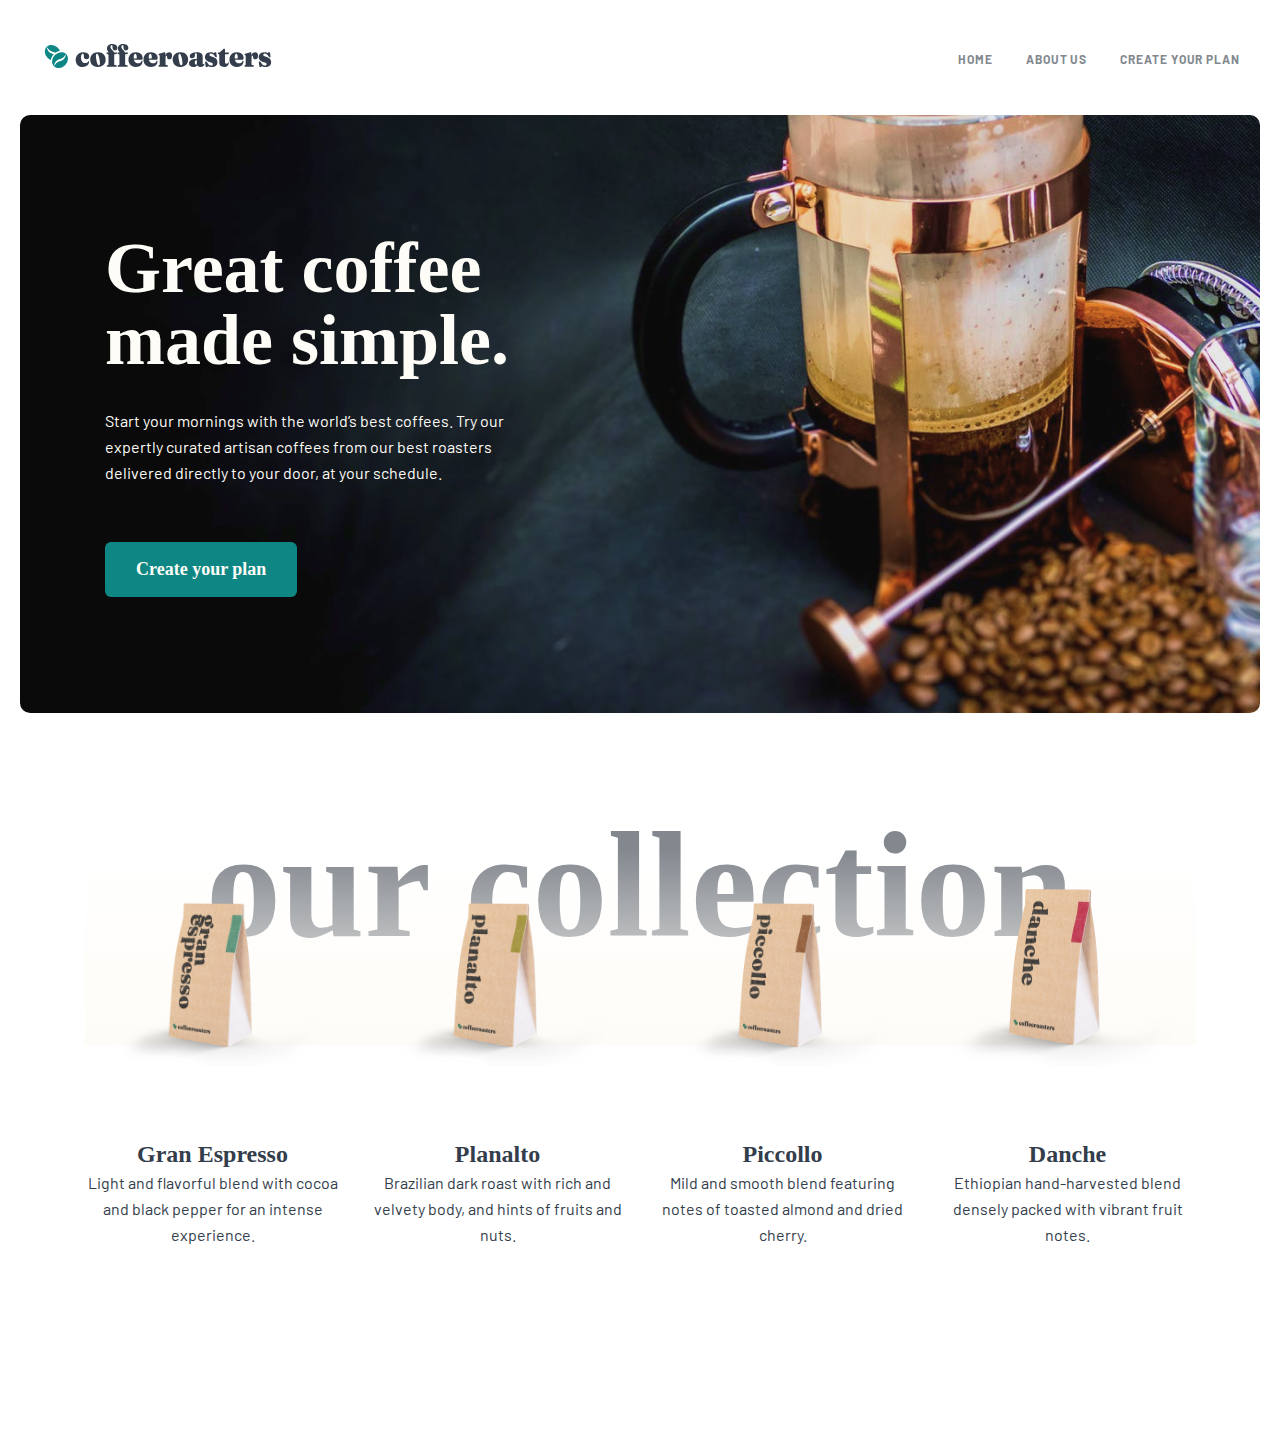
==== index.html @ da547d69 "ten commit" ====
<!DOCTYPE html>
<html lang="en">

<head>
    <meta charset="UTF-8">
    <meta name="viewport" content="width=device-width, initial-scale=1.0">
    <title>Coffee-Soaters</title>
    <link rel="stylesheet" href="./css/mein.css">
    <link rel="icon" href="./assets/icons/site-icon.svg">
</head>

<body>

    <!-- header start -->
    <header class="header">
        <div class="container header-box">
            <a href="./index.html"><img src="./assets/svg/header-logo.svg" alt="header-logo" width="236" height="26"
                    class="header-logo"></a>
            <ul class="header-list">
                <li>
                    <a href="#" class="header-link">home</a>
                </li>
                <li>
                    <a href="#" class="header-link">about us</a>
                </li>
                <li>
                    <a href="#" class="header-link">Create your plan</a>
                </li>
            </ul>
            <button class="header-menu-btn"><img src="./assets/icons/menu-btn.svg" alt="menu-btn" width="15"
                    height="15"></button>
        </div>
    </header>
    <!-- header end -->

    <main>

        <!-- hero start -->
        <section class="hero">
            <div class="container hero-box">
                <div class="box-hero"></div>
                <h1>Great coffee made simple.</h1>
                <p>Start your mornings with the world’s best coffees. Try our expertly curated artisan coffees from our
                    best roasters delivered directly to your door, at your schedule.</p>
                <a href="#">Create your plan</a>
            </div>
        </section>
        <!-- hero end -->

        <!-- list-1 start -->
        <section class="list-1">
            <div class="container list-1-box">
                <h2>our collection</h2>
                <div class="box-list-1"></div>
                <ul>
                    <li class="list-1-item">
                        <img src="./assets/img/expresso-list-1.png" alt="expresso-list-1" width="235" height="177">
                        <h5>Gran Espresso</h5>
                        <p>
                            Light and flavorful blend with cocoa and black pepper for an intense experience.
                        </p>
                    </li>
                    <li class="list-1-item">
                        <img src="./assets/img/Planalto-list-1.png" alt="Planalto-list-1" width="235" height="177">
                        <h5>Planalto</h5>
                        <p>
                            Brazilian dark roast with rich and velvety body, and hints of fruits and nuts.
                        </p>
                    </li>
                    <li class="list-1-item">
                        <img src="./assets/img/Piccollo-list-1.png" alt="Piccollo-list-1" width="235" height="177">
                        <h5>Piccollo</h5>
                        <p>
                            Mild and smooth blend featuring notes of toasted almond and dried cherry.
                        </p>
                    </li>
                    <li class="list-1-item">
                        <img src="./assets/img/Danche-list-1.png" alt="Danche-list-1" width="235" height="177">
                        <h5>Danche</h5>
                        <p>
                            Ethiopian hand-harvested blend densely packed with vibrant fruit notes.
                        </p>
                    </li>
                </ul>
            </div>
        </section>
        <!-- list-1 end -->

        <!-- list-2 start -->
        <!-- <section class="list-2">
                <h2>Why choose us?</h2>
                <p class="list-2-text">
                    A large part of our role is choosing which particular coffees will be featured
                    in our range. This means working closely with the best coffee growers to give
                    you a more impactful experience on every level.
                </p>
                <ul>
                    <li class="list-2-item">
                        <img src="./assets/icons/coffee-bean-list-2.svg" alt="coffee-bean-list-2" class="list-2-icon" width="72" height="72">
                        <h6>Best quality</h6>
                        <p>Discover an endless variety of the world’s best artisan coffee from each of our roasters.</p>
                    </li>
                    <li class="list-2-item">
                        <img src="./assets/icons/Combined-Shape-list-2.svg" alt="Combined-Shape-list-2" class="list-2-icon" width="72" height="72">
                        <h6>Exclusive benefits</h6>
                        <p>Special offers and swag when you subscribe, including 30% off your first shipment.</p>
                    </li>
                    <li class="list-2-item list-2-itemm">
                        <img src="./assets/icons/Combined-Car-list-2.svg" alt="Combined-Car-list-2" class="list-2-iconn" width="72" height="50">
                        <h6>Free shipping</h6>
                        <p>We cover the cost and coffee is delivered fast. Peak freshness: guaranteed.</p>
                    </li>
                </ul>
            </section> -->
        <!-- list-2 end -->
    </main>
</body>

</html>
---- css/mein.css ----
@import url("https://fonts.googleapis.com/css2?family=Barlow:wght@400;700&family=Fraunces:opsz,wght@9..144,900&display=swap");
*::before,
*::after,
* {
  margin: 0;
  padding: 0;
  box-sizing: border-box;
}

body {
  font-family: "Barlow", sans-serif;
}

ul {
  list-style: none;
}

a {
  display: inline-block;
  text-decoration: none;
}

img {
  display: inline-block;
}

span {
  display: inline-block;
}

button {
  cursor: pointer;
  border: none;
}

.container {
  width: 1240px;
  padding: 0 20px;
  margin: 0 auto;
}

.header {
  padding: 43px 0;
  max-width: 100%;
}
.header-box {
  display: flex;
  align-items: center;
  justify-content: space-between;
  max-width: 100%;
}
.header-list {
  display: flex;
  align-items: center;
  gap: 0 33px;
}
.header-link {
  color: #83888F;
  font-size: 12px;
  font-style: normal;
  font-weight: 700;
  line-height: 15px;
  letter-spacing: 0.923px;
  text-transform: uppercase;
}
.header-link:active {
  color: #333D4B;
}
.header-menu-btn {
  display: none;
}

@media only screen and (max-width: 600px) {
  .header-list {
    gap: 0 20px;
  }
}
@media only screen and (max-width: 550px) {
  .header-logo {
    width: 163px;
    height: 18px;
  }
  .header-list {
    display: none;
  }
  .header-menu-btn {
    display: inline-block;
  }
}
.hero {
  margin-bottom: 136px;
}
.hero-box {
  background-image: url(../assets/img/hero-img.jpg);
  background-repeat: no-repeat;
  border-radius: 10px;
  padding: 117px 0 116px 85px;
  max-width: 100%;
}
.hero h1 {
  width: 493px;
  color: #FEFCF7;
  font-family: "Fraunces 9pt";
  font-size: 72px;
  font-style: normal;
  font-weight: 900;
  line-height: 72px;
  margin-bottom: 32px;
}
.hero p {
  width: 435px;
  color: #FEFCF7;
  font-size: 16px;
  font-style: normal;
  font-weight: 400;
  line-height: 26px;
  margin-bottom: 56px;
}
.hero a {
  padding: 15px 31px;
  color: #FEFCF7;
  font-family: "Fraunces 9pt";
  font-size: 18px;
  font-style: normal;
  font-weight: 900;
  line-height: 25px;
  border-radius: 6px;
  background: #0E8784;
}
.hero .box-hero {
  display: none;
  width: 100%;
  height: 500px;
  background: rgba(0, 0, 0, 0.6);
}

@media only screen and (max-width: 689px) {
  .hero-box {
    padding: 104px 0 104px 58px;
  }
  .hero p {
    font-size: 15px;
  }
}
@media only screen and (max-width: 550px) {
  .hero-box {
    display: flex;
    flex-direction: column;
    align-items: center;
    justify-content: center;
    background-image: url(../assets/img/hero-bg-mob.jpg);
    background-size: cover;
  }
  .hero h1 {
    width: 100%;
    font-size: 40px;
    line-height: 40px;
    text-align: center;
    margin: 0 auto;
  }
  .hero p {
    width: 100%;
    text-align: center;
  }
}
.list-1 {
  margin-bottom: 200px;
}
.list-1-box {
  max-width: 100%;
  position: relative;
  display: flex;
  flex-direction: column;
  align-items: center;
  justify-content: start;
}
.list-1 h2 {
  color: #83888F;
  font-family: "Fraunces 9pt";
  font-size: 150px;
  font-style: normal;
  font-weight: 900;
  line-height: 72px;
  position: absolute;
  z-index: -9;
}
.list-1 .box-list-1 {
  width: 1111px;
  height: 196px;
  background: linear-gradient(180deg, rgba(254, 252, 247, 0) 0%, #FEFCF7 100%);
  position: absolute;
  z-index: -7;
}
.list-1 ul {
  display: flex;
  flex-wrap: wrap;
  align-items: center;
  justify-content: start;
  gap: 0 30px;
  margin-top: 40px;
}
.list-1-item {
  display: flex;
  flex-direction: column;
  align-items: center;
  justify-content: start;
}
.list-1-item img {
  margin-bottom: 72px;
}
.list-1-item h5 {
  color: #333D4B;
  font-family: "Fraunces 9pt";
  font-size: 24px;
  font-style: normal;
  font-weight: 900;
  line-height: 32px;
}
.list-1-item p {
  width: 255px;
  color: #333D4B;
  text-align: center;
  font-size: 16px;
  font-style: normal;
  font-weight: 400;
  line-height: 26px;
}

@media only screen and (max-width: 868px) {
  .list-1 h2 {
    font-size: 100px;
  }
  .list-1 ul {
    margin: 0 auto;
  }
}
@media only screen and (max-width: 578px) {
  .list-1 h2 {
    font-size: 50px;
  }
}
.list-2 {
  width: 1240px;
  height: 577px;
  border-radius: 10px;
  background: #2C343E;
  position: relative;
  display: flex;
  flex-direction: column;
  align-items: center;
  justify-content: center;
  margin-bottom: 354px;
}
.list-2 h2 {
  color: #FEFCF7;
  text-align: center;
  font-family: "Fraunces 9pt";
  font-size: 40px;
  font-style: normal;
  font-weight: 900;
  line-height: 48px;
  position: absolute;
  top: 100px;
}
.list-2-text {
  width: 540px;
  color: #FEFCF7;
  text-align: center;
  font-size: 16px;
  font-style: normal;
  font-weight: 400;
  line-height: 26px;
  position: absolute;
  top: 180px;
}
.list-2 ul {
  display: flex;
  align-items: center;
  gap: 0 30px;
  position: absolute;
  top: 346px;
}
.list-2-item {
  border-radius: 8px;
  background: #0E8784;
  padding: 72px 48px 48px 47px;
  display: flex;
  flex-direction: column;
  align-items: center;
  justify-content: center;
}
.list-2-icon {
  margin-bottom: 56px;
}
.list-2-item h6 {
  color: #FEFCF7;
  text-align: center;
  font-family: "Fraunces 9pt";
  font-size: 24px;
  font-style: normal;
  font-weight: 900;
  line-height: 32px;
  margin-bottom: 24px;
}
.list-2-item p {
  width: 255px;
  color: #FEFCF7;
  text-align: center;
  font-size: 16px;
  font-style: normal;
  font-weight: 400;
  line-height: 26px;
}
.list-2-itemm {
  padding: 83px 48px 48px 47px;
}
.list-2-iconn {
  margin-bottom: 67px;
}/*# sourceMappingURL=mein.css.map */
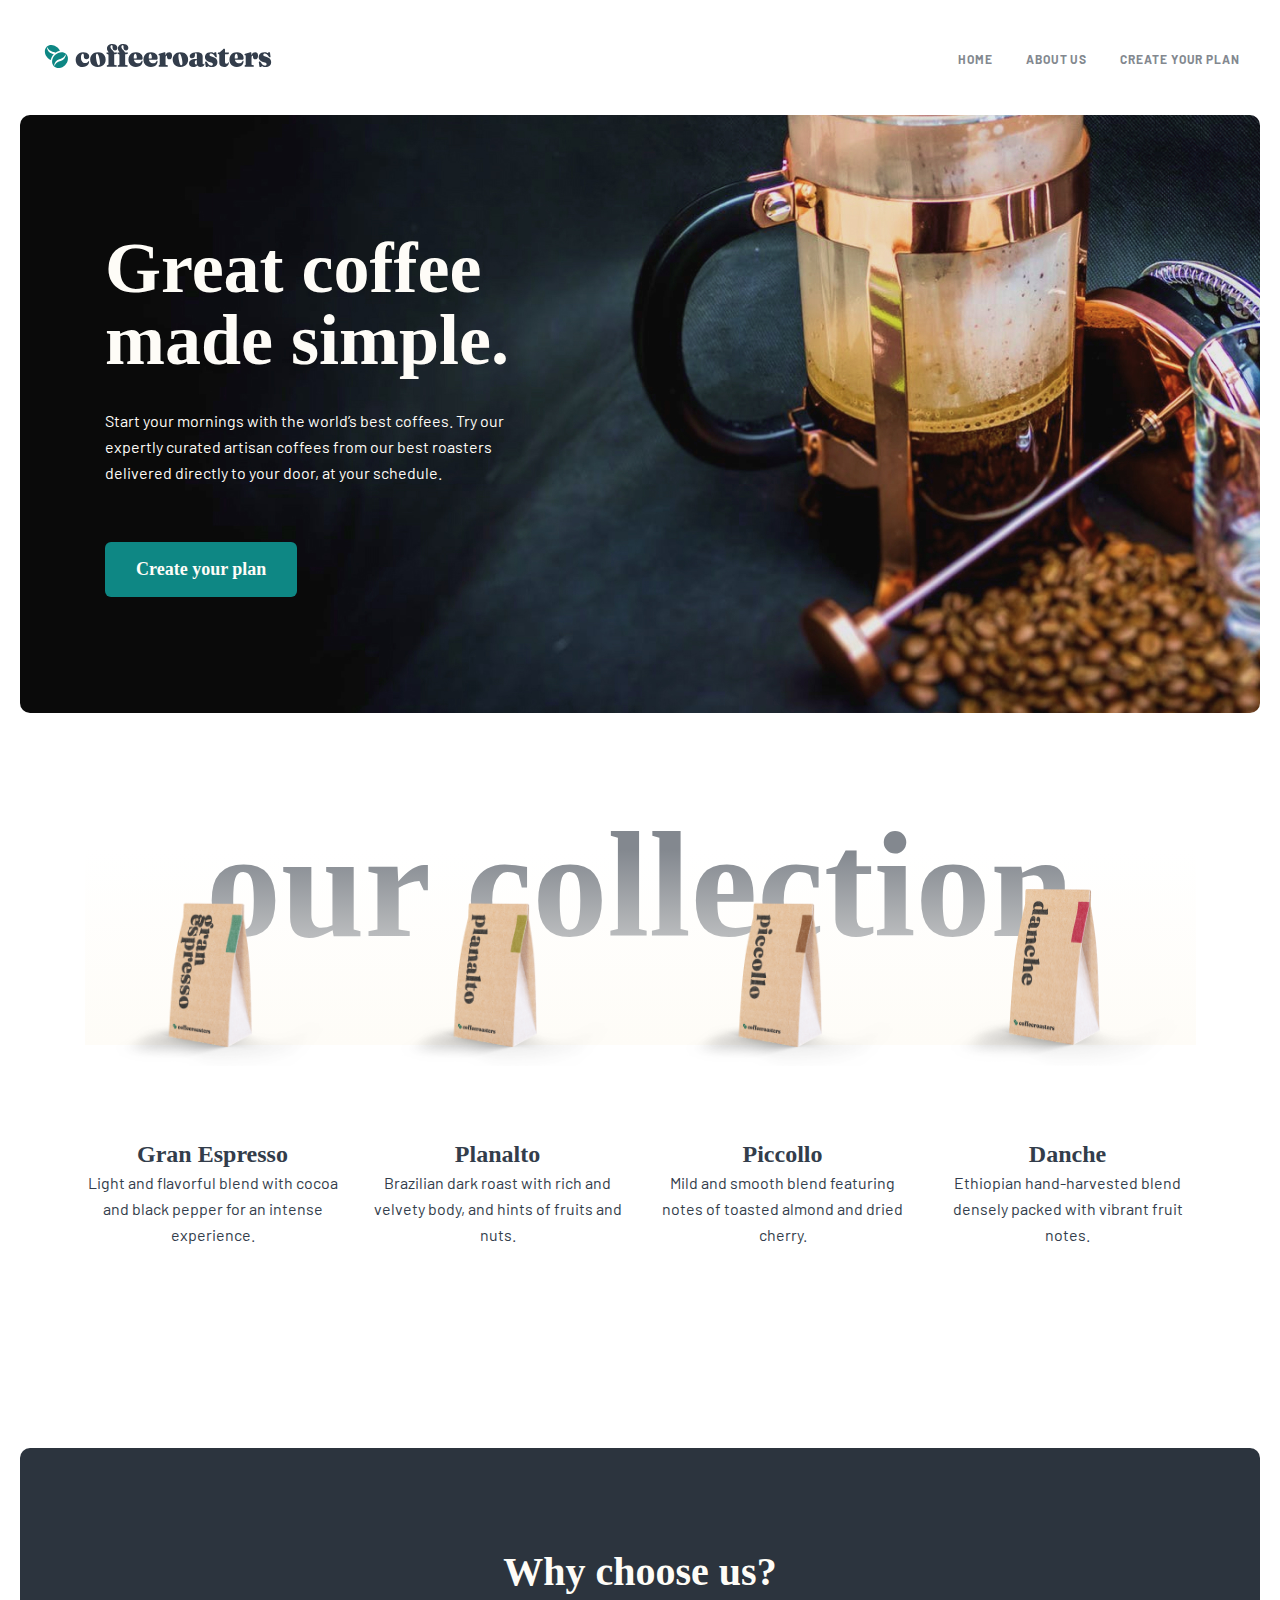
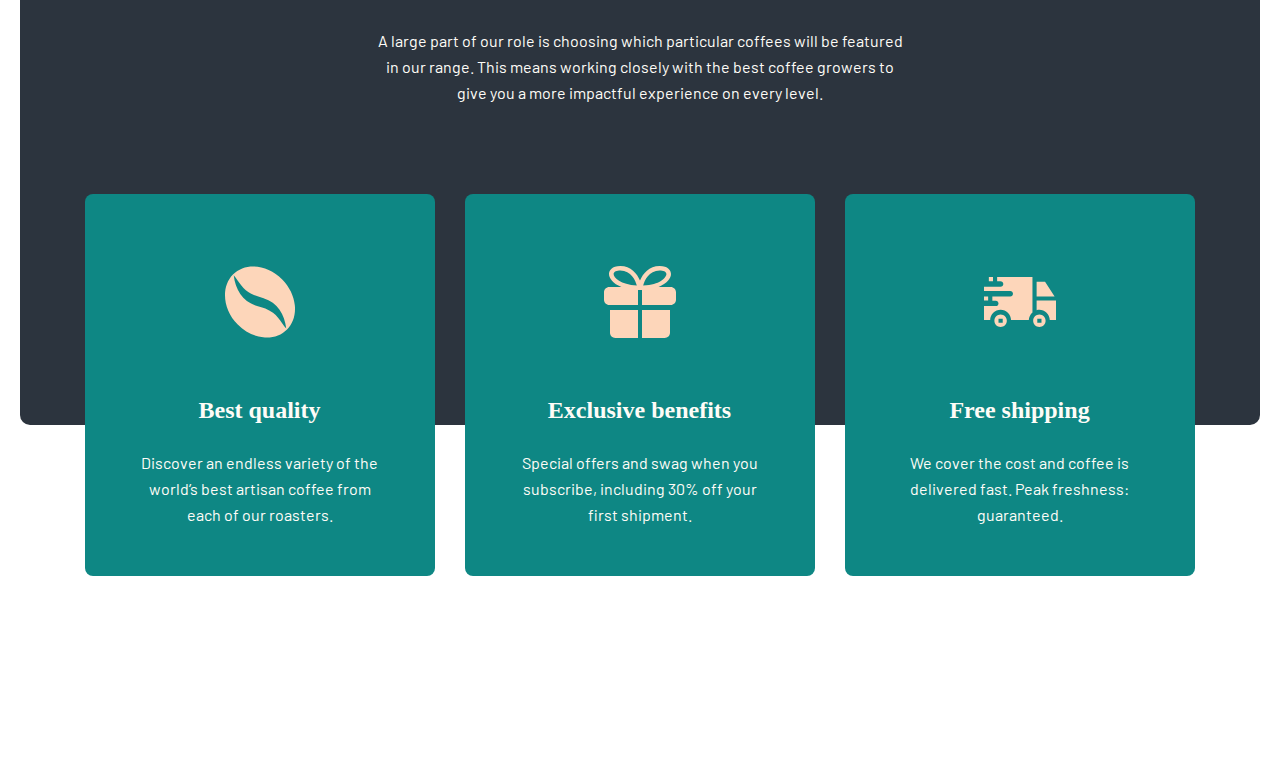
==== commit 9dd9bba8: "eleven commit" ====
--- a/index.html
+++ b/index.html
@@ -87,7 +87,8 @@
         <!-- list-1 end -->
 
         <!-- list-2 start -->
-        <!-- <section class="list-2">
+        <section class="list-2">
+            <div class="container list-2-box">
                 <h2>Why choose us?</h2>
                 <p class="list-2-text">
                     A large part of our role is choosing which particular coffees will be featured
@@ -111,7 +112,8 @@
                         <p>We cover the cost and coffee is delivered fast. Peak freshness: guaranteed.</p>
                     </li>
                 </ul>
-            </section> -->
+            </div>
+            </section>
         <!-- list-2 end -->
     </main>
 </body>
--- a/css/mein.css
+++ b/css/mein.css
@@ -240,6 +240,10 @@
   }
 }
 .list-2 {
+  margin-bottom: 354px;
+}
+.list-2-box {
+  max-width: 100%;
   width: 1240px;
   height: 577px;
   border-radius: 10px;
@@ -249,7 +253,6 @@
   flex-direction: column;
   align-items: center;
   justify-content: center;
-  margin-bottom: 354px;
 }
 .list-2 h2 {
   color: #FEFCF7;
@@ -275,7 +278,9 @@
 }
 .list-2 ul {
   display: flex;
-  align-items: center;
+  flex-wrap: wrap;
+  align-items: center;
+  justify-content: center;
   gap: 0 30px;
   position: absolute;
   top: 346px;
@@ -316,4 +321,23 @@
 }
 .list-2-iconn {
   margin-bottom: 67px;
+}
+
+@media only screen and (max-width: 1115px) {
+  .list-2-box ul {
+    gap: 30px;
+  }
+}
+@media only screen and (max-width: 600px) {
+  .list-2-box h2 {
+    width: 100%;
+  }
+  .list-2-box .list-2-text {
+    width: 340px;
+  }
+}
+@media only screen and (max-width: 400px) {
+  .list-2-text {
+    width: 240px;
+  }
 }/*# sourceMappingURL=mein.css.map */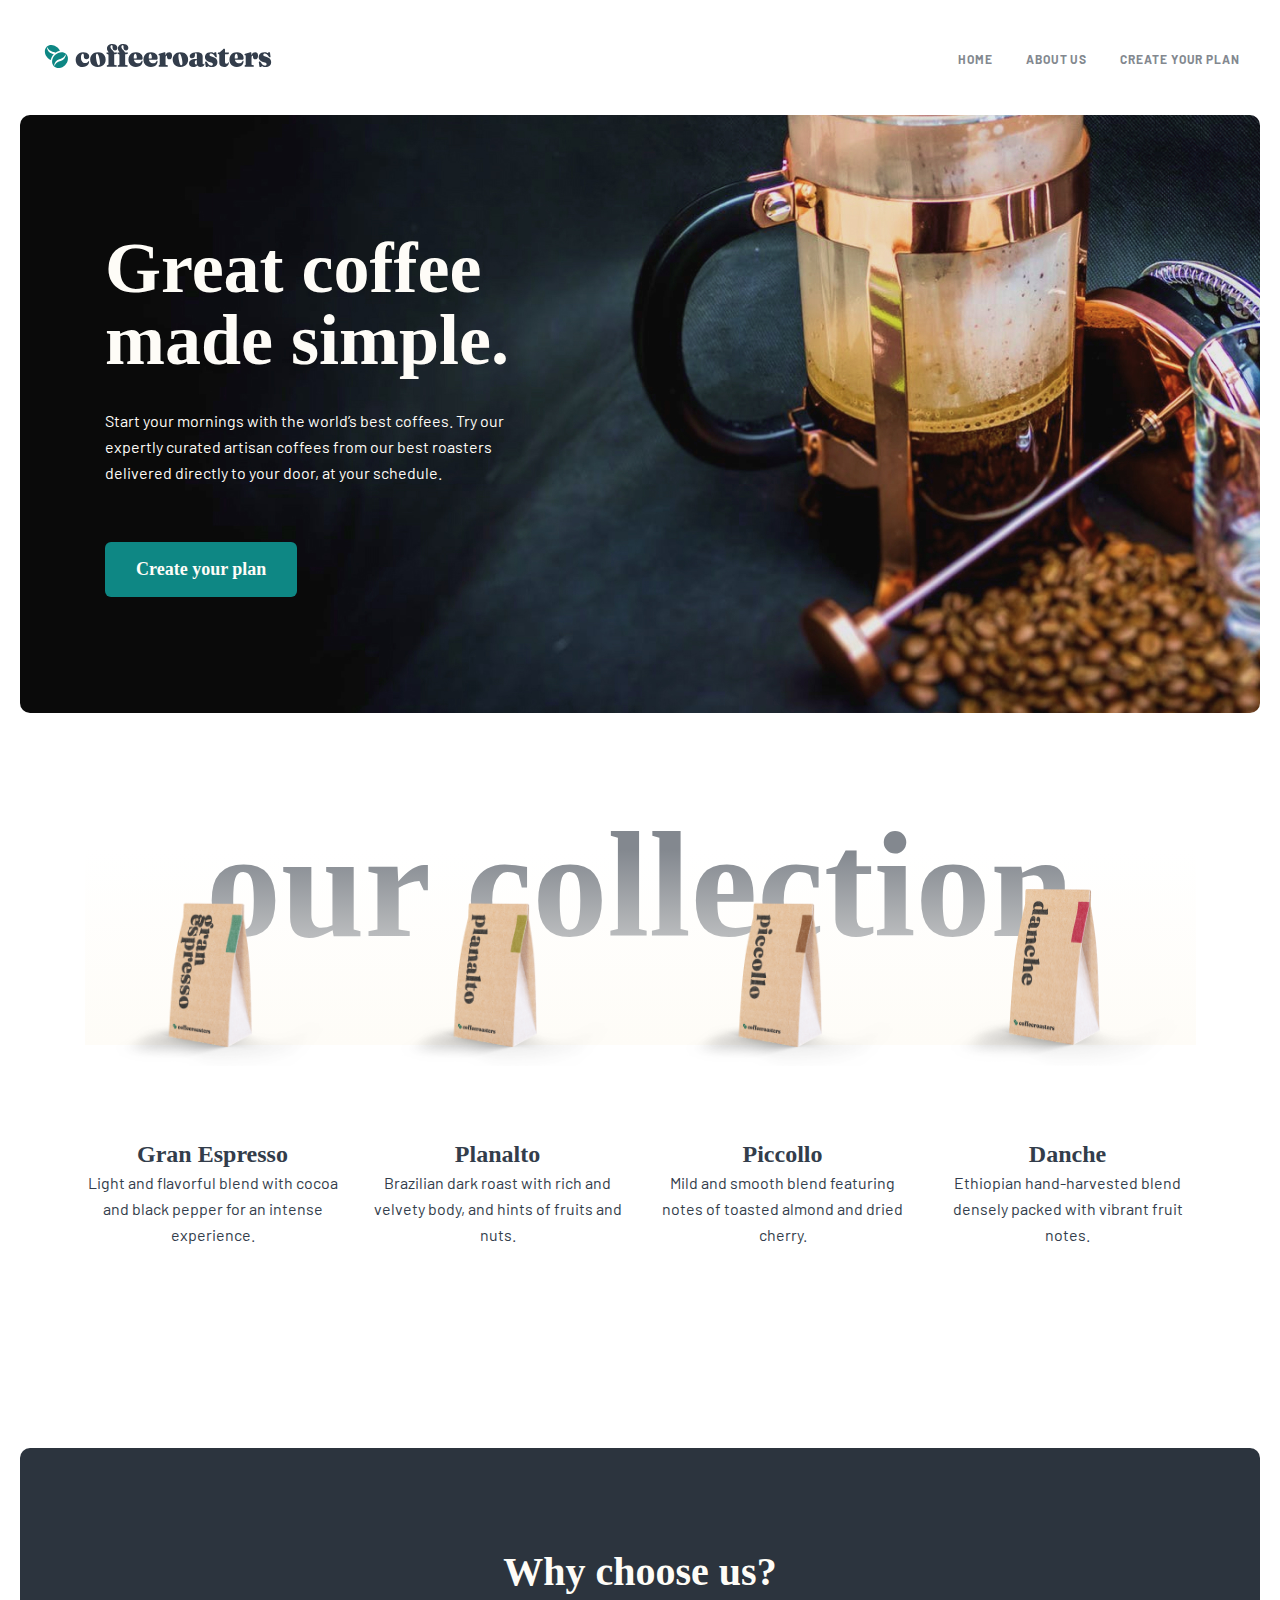
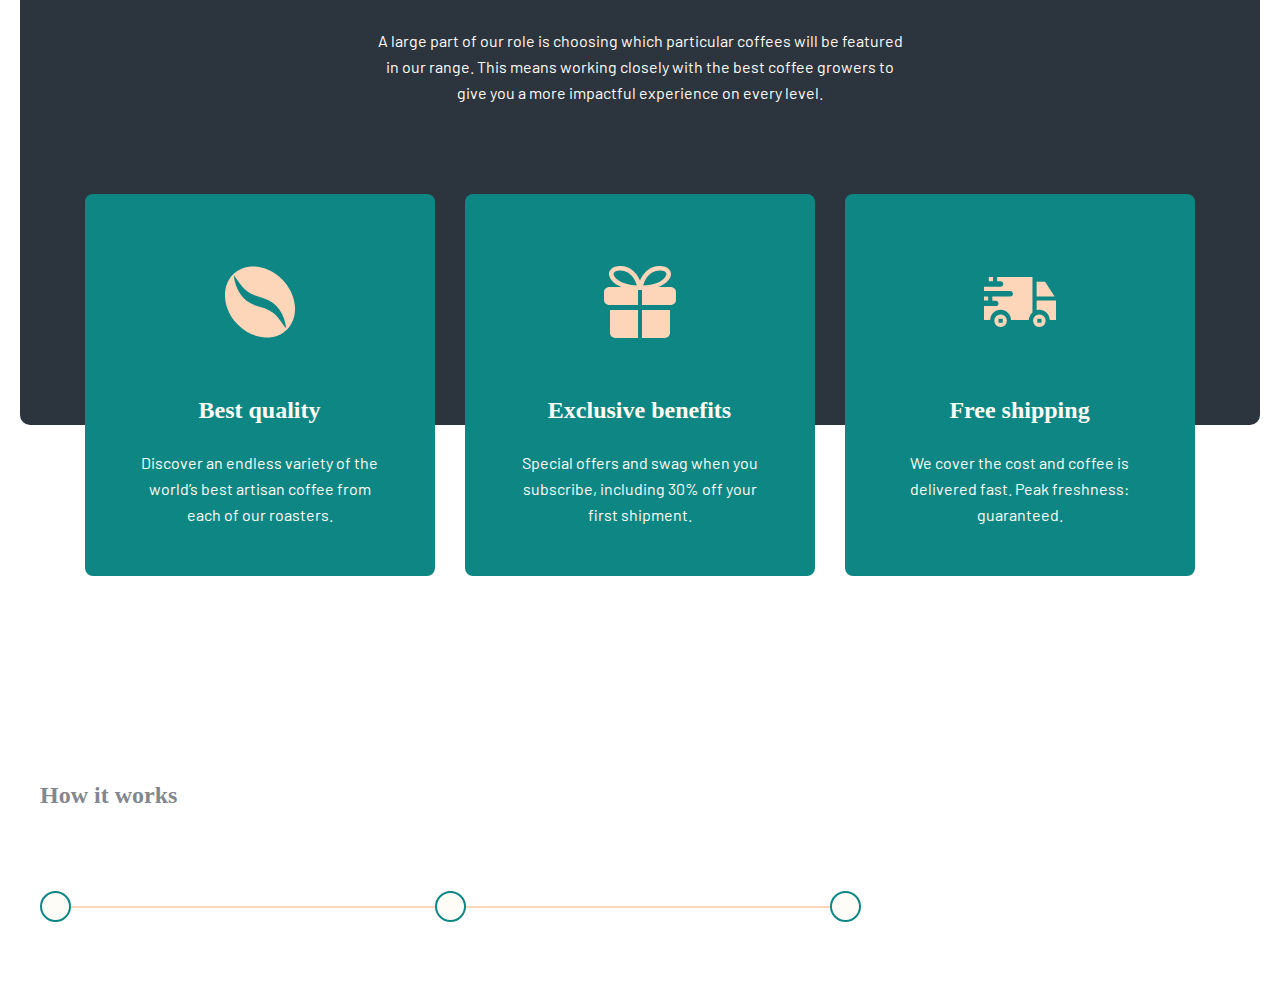
==== commit 534d9fd9: "list-3 commit" ====
--- a/index.html
+++ b/index.html
@@ -97,24 +97,42 @@
                 </p>
                 <ul>
                     <li class="list-2-item">
-                        <img src="./assets/icons/coffee-bean-list-2.svg" alt="coffee-bean-list-2" class="list-2-icon" width="72" height="72">
+                        <img src="./assets/icons/coffee-bean-list-2.svg" alt="coffee-bean-list-2" class="list-2-icon"
+                            width="72" height="72">
                         <h6>Best quality</h6>
                         <p>Discover an endless variety of the world’s best artisan coffee from each of our roasters.</p>
                     </li>
                     <li class="list-2-item">
-                        <img src="./assets/icons/Combined-Shape-list-2.svg" alt="Combined-Shape-list-2" class="list-2-icon" width="72" height="72">
+                        <img src="./assets/icons/Combined-Shape-list-2.svg" alt="Combined-Shape-list-2"
+                            class="list-2-icon" width="72" height="72">
                         <h6>Exclusive benefits</h6>
                         <p>Special offers and swag when you subscribe, including 30% off your first shipment.</p>
                     </li>
                     <li class="list-2-item list-2-itemm">
-                        <img src="./assets/icons/Combined-Car-list-2.svg" alt="Combined-Car-list-2" class="list-2-iconn" width="72" height="50">
+                        <img src="./assets/icons/Combined-Car-list-2.svg" alt="Combined-Car-list-2" class="list-2-iconn"
+                            width="72" height="50">
                         <h6>Free shipping</h6>
                         <p>We cover the cost and coffee is delivered fast. Peak freshness: guaranteed.</p>
                     </li>
                 </ul>
             </div>
-            </section>
+        </section>
         <!-- list-2 end -->
+
+        <!-- list-3 start -->
+        <section class="list-3">
+            <div class="container list-3-box">
+                <h4>How it works</h4>
+                <div class="line-box-list-3">
+                    <img src="./assets/svg/list-3-oval.svg" alt="list-3-oval" width="31" height="31">
+                    <img src="./assets/svg/list-3-line.svg" alt="list-3-line" width="364" height="4">
+                    <img src="./assets/svg/list-3-oval.svg" alt="list-3-oval" width="31" height="31">
+                    <img src="./assets/svg/list-3-line.svg" alt="list-3-line" width="364" height="4">
+                    <img src="./assets/svg/list-3-oval.svg" alt="list-3-oval" width="31" height="31">
+                </div>
+            </div>
+        </section>
+        <!-- list-3 end -->
     </main>
 </body>
 
--- a/css/mein.css
+++ b/css/mein.css
@@ -126,6 +126,15 @@
   line-height: 25px;
   border-radius: 6px;
   background: #0E8784;
+}
+.hero a:hover {
+  border-radius: 6px;
+  background: #66D2CF;
+  transition: all 1s ease;
+}
+.hero a:active {
+  background: #E2DEDB;
+  transition: all 1s ease;
 }
 .hero .box-hero {
   display: none;
@@ -340,4 +349,18 @@
   .list-2-text {
     width: 240px;
   }
+}
+.list-3 h4 {
+  color: #83888F;
+  font-family: "Fraunces 9pt";
+  font-size: 24px;
+  font-style: normal;
+  font-weight: 900;
+  line-height: 32px;
+  margin-bottom: 80px;
+}
+.list-3 .line-box-list-3 {
+  display: flex;
+  align-items: center;
+  margin-bottom: 67px;
 }/*# sourceMappingURL=mein.css.map */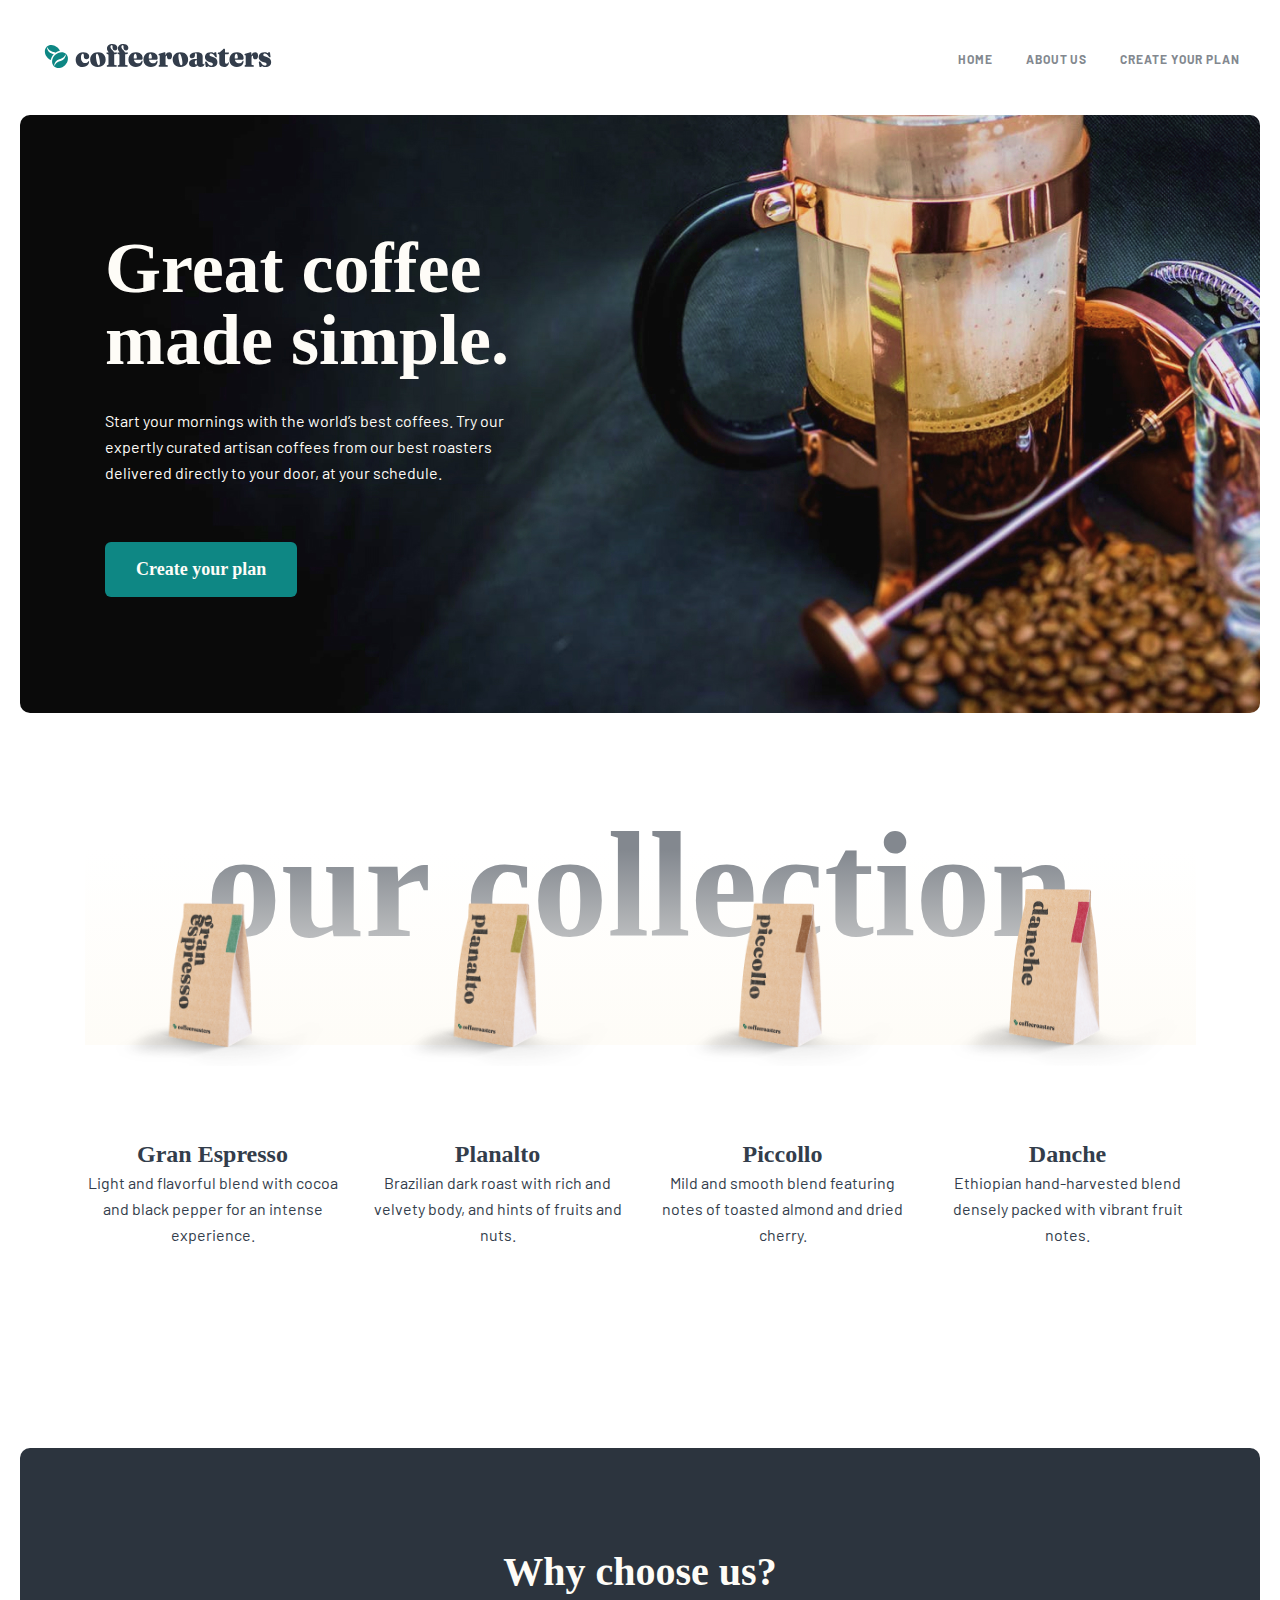
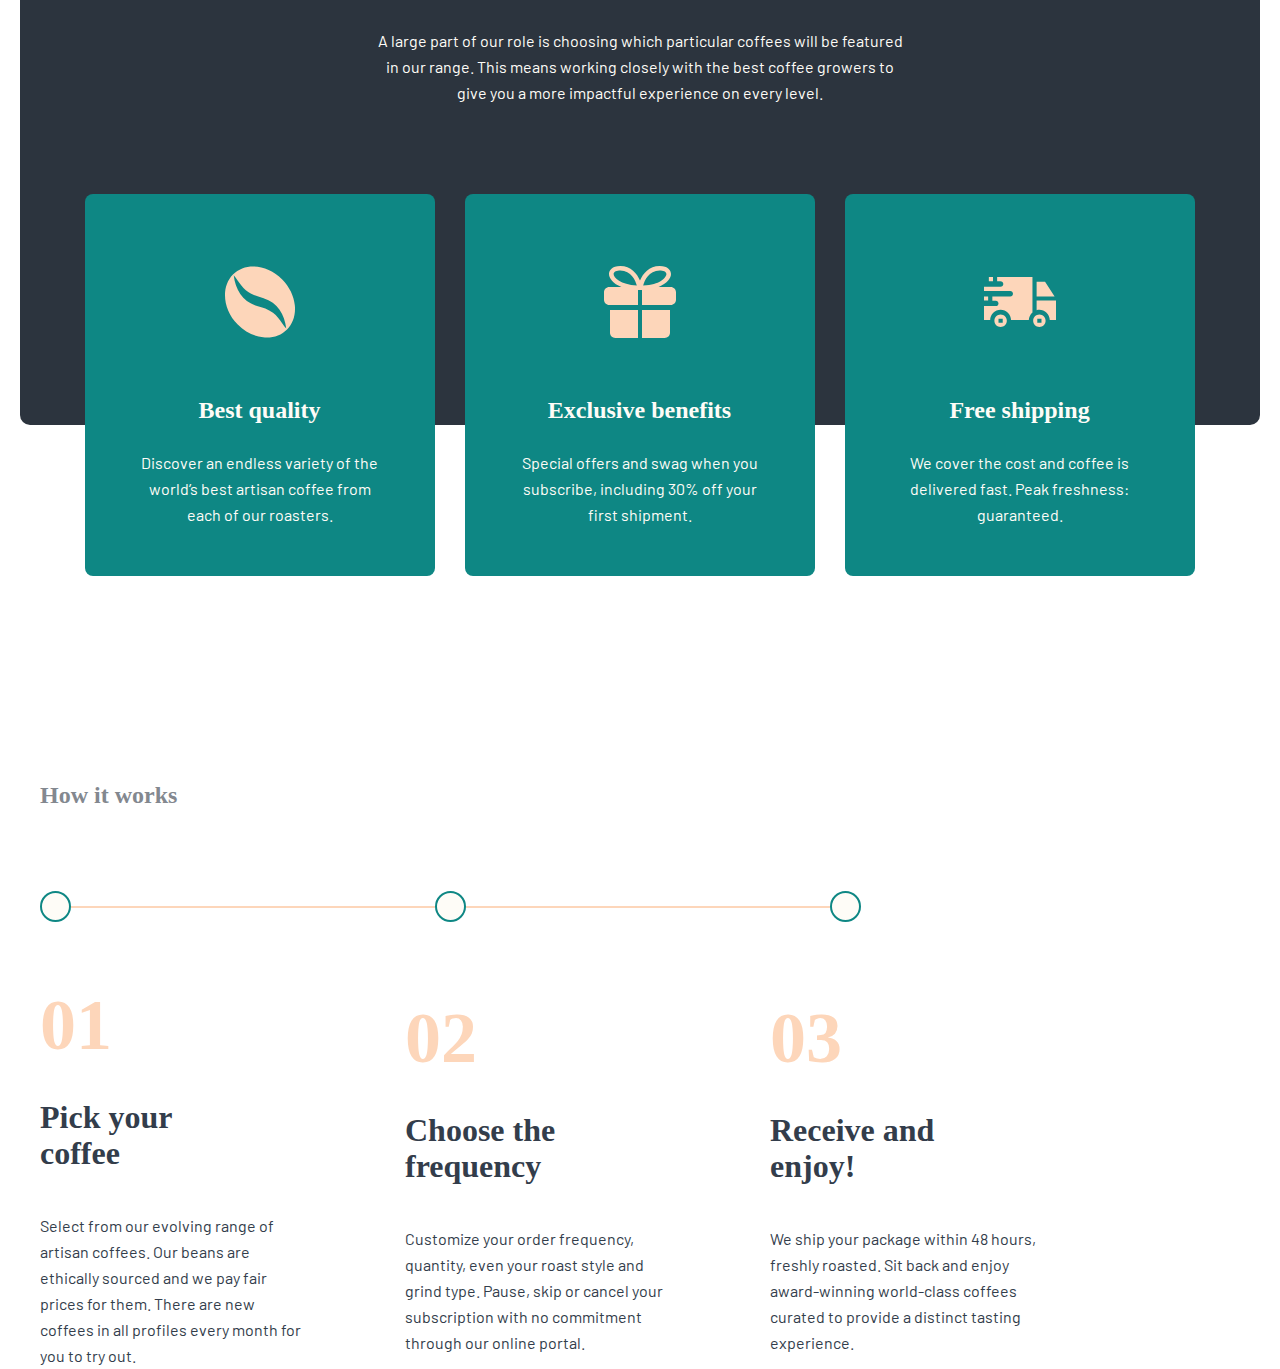
==== commit 97469084: "list-3-2 commit" ====
--- a/index.html
+++ b/index.html
@@ -130,6 +130,23 @@
                     <img src="./assets/svg/list-3-line.svg" alt="list-3-line" width="364" height="4">
                     <img src="./assets/svg/list-3-oval.svg" alt="list-3-oval" width="31" height="31">
                 </div>
+                <ul>
+                    <li class="list-3-item">
+                        <h2>01</h2>
+                        <h3>Pick your coffee</h3>
+                        <p>Select from our evolving range of artisan coffees. Our beans are ethically sourced and we pay fair prices for them. There are new coffees in all profiles every month for you to try out.</p>
+                    </li>
+                    <li class="list-3-item">
+                        <h2>02</h2>
+                        <h3>Choose the frequency</h3>
+                        <p>Customize your order frequency, quantity, even your roast style and grind type. Pause, skip or cancel your subscription with no commitment through our online portal.</p>
+                    </li>
+                    <li class="list-3-item">
+                        <h2>03</h2>
+                        <h3>Receive and enjoy!</h3>
+                        <p>We ship your package within 48 hours, freshly roasted. Sit back and enjoy award-winning world-class coffees curated to provide a distinct tasting experience.</p>
+                    </li>
+                </ul>
             </div>
         </section>
         <!-- list-3 end -->
--- a/css/mein.css
+++ b/css/mein.css
@@ -350,6 +350,11 @@
     width: 240px;
   }
 }
+.list-3 {
+  display: flex;
+  flex-direction: column;
+  justify-content: center;
+}
 .list-3 h4 {
   color: #83888F;
   font-family: "Fraunces 9pt";
@@ -363,4 +368,36 @@
   display: flex;
   align-items: center;
   margin-bottom: 67px;
+}
+.list-3 ul {
+  display: flex;
+  align-items: center;
+  gap: 0 95px;
+}
+.list-3-item h2 {
+  color: #FDD6BA;
+  font-family: "Fraunces 9pt";
+  font-size: 72px;
+  font-style: normal;
+  font-weight: 900;
+  line-height: 72px;
+  margin-bottom: 38px;
+}
+.list-3-item h3 {
+  width: 205px;
+  color: #333D4B;
+  font-family: "Fraunces 9pt";
+  font-size: 32px;
+  font-style: normal;
+  font-weight: 900;
+  line-height: 36px;
+  margin-bottom: 42px;
+}
+.list-3-item p {
+  width: 270px;
+  color: #333D4B;
+  font-size: 16px;
+  font-style: normal;
+  font-weight: 400;
+  line-height: 26px;
 }/*# sourceMappingURL=mein.css.map */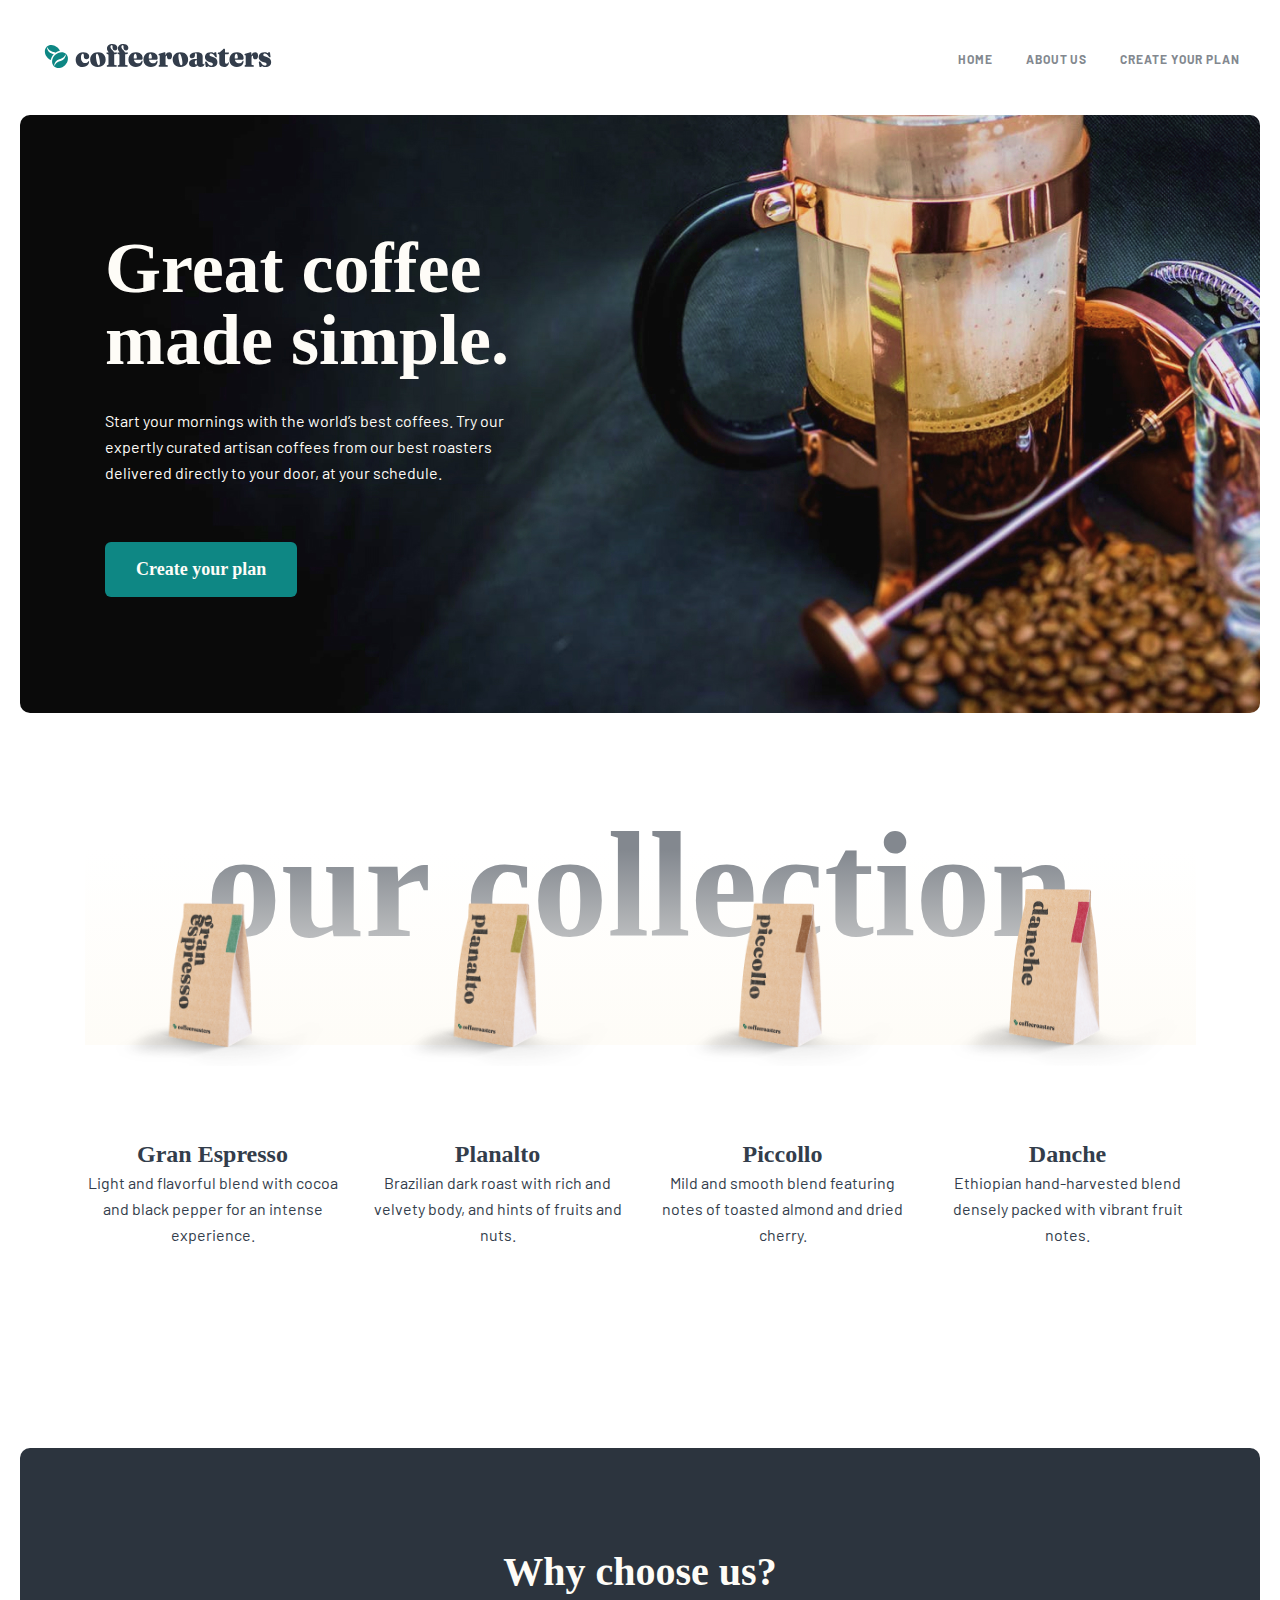
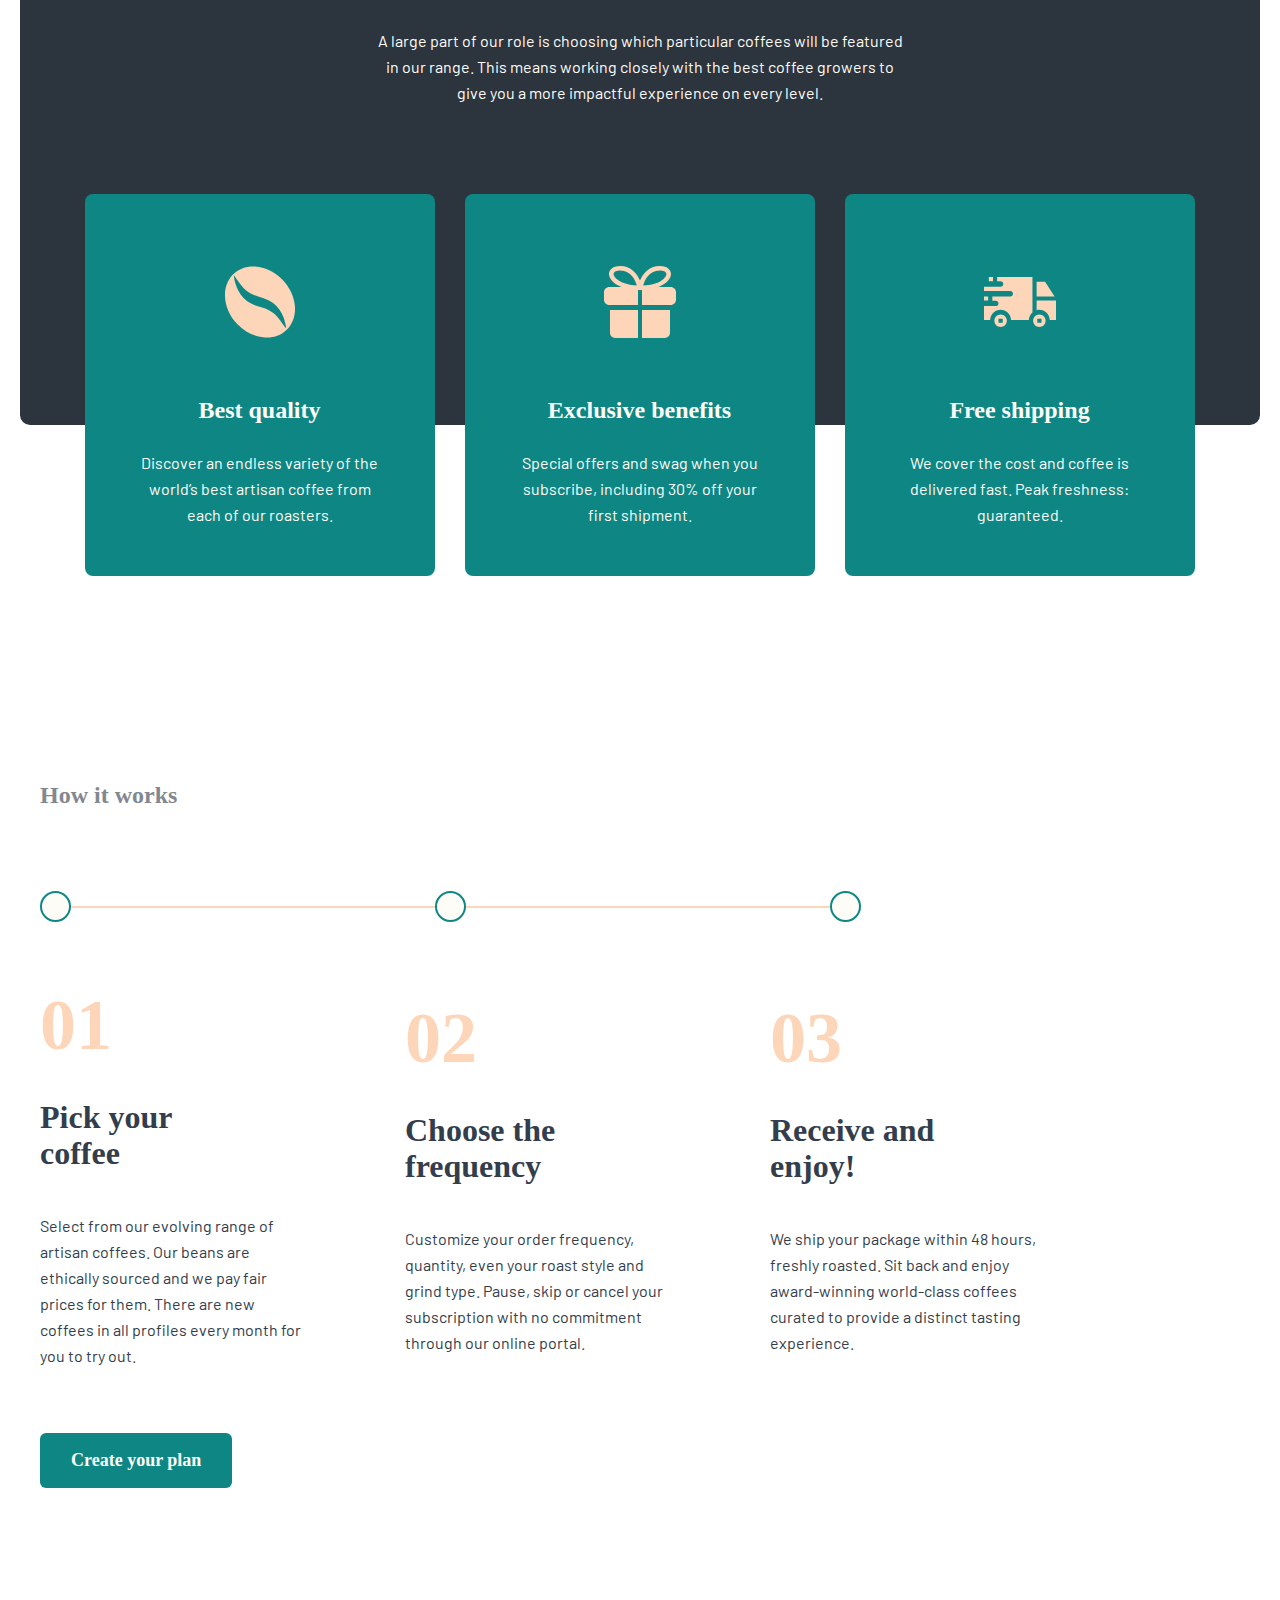
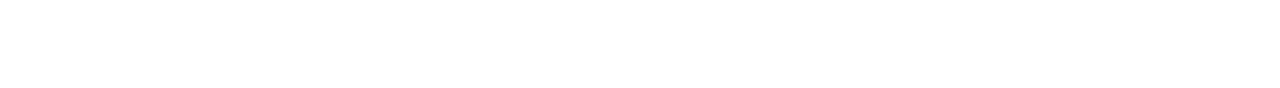
==== commit 471f85f0: "list-3-3 commit" ====
--- a/index.html
+++ b/index.html
@@ -147,6 +147,7 @@
                         <p>We ship your package within 48 hours, freshly roasted. Sit back and enjoy award-winning world-class coffees curated to provide a distinct tasting experience.</p>
                     </li>
                 </ul>
+                <a href="#">Create your plan</a>
             </div>
         </section>
         <!-- list-3 end -->
--- a/css/mein.css
+++ b/css/mein.css
@@ -333,8 +333,16 @@
 }
 
 @media only screen and (max-width: 1115px) {
+  .list-2 {
+    margin-bottom: 600px;
+  }
   .list-2-box ul {
     gap: 30px;
+  }
+}
+@media only screen and (max-width: 730px) {
+  .list-2 {
+    margin-bottom: 1000px;
   }
 }
 @media only screen and (max-width: 600px) {
@@ -354,6 +362,10 @@
   display: flex;
   flex-direction: column;
   justify-content: center;
+  margin-bottom: 200px;
+}
+.list-3-box {
+  max-width: 100%;
 }
 .list-3 h4 {
   color: #83888F;
@@ -371,8 +383,10 @@
 }
 .list-3 ul {
   display: flex;
+  flex-wrap: wrap;
   align-items: center;
   gap: 0 95px;
+  margin-bottom: 64px;
 }
 .list-3-item h2 {
   color: #FDD6BA;
@@ -400,4 +414,49 @@
   font-style: normal;
   font-weight: 400;
   line-height: 26px;
+}
+.list-3 a {
+  padding: 15px 31px;
+  color: #FEFCF7;
+  font-family: "Fraunces 9pt";
+  font-size: 18px;
+  font-style: normal;
+  font-weight: 900;
+  line-height: 25px;
+  border-radius: 6px;
+  background: #0E8784;
+}
+.list-3 a:hover {
+  border-radius: 6px;
+  background: #66D2CF;
+  transition: all 1s ease;
+}
+.list-3 a:active {
+  background: #E2DEDB;
+  transition: all 1s ease;
+}
+
+@media only screen and (max-width: 700px) {
+  .list-3 {
+    margin: 0 auto;
+  }
+  .list-3-box {
+    margin: 0 auto;
+    display: flex;
+    flex-direction: column;
+    align-items: center;
+    justify-content: center;
+  }
+  .list-3 .line-box-list-3 {
+    display: none;
+  }
+  .list-3 ul {
+    justify-content: center;
+  }
+  .list-3-item {
+    display: flex;
+    flex-direction: column;
+    align-items: center;
+    justify-content: center;
+  }
 }/*# sourceMappingURL=mein.css.map */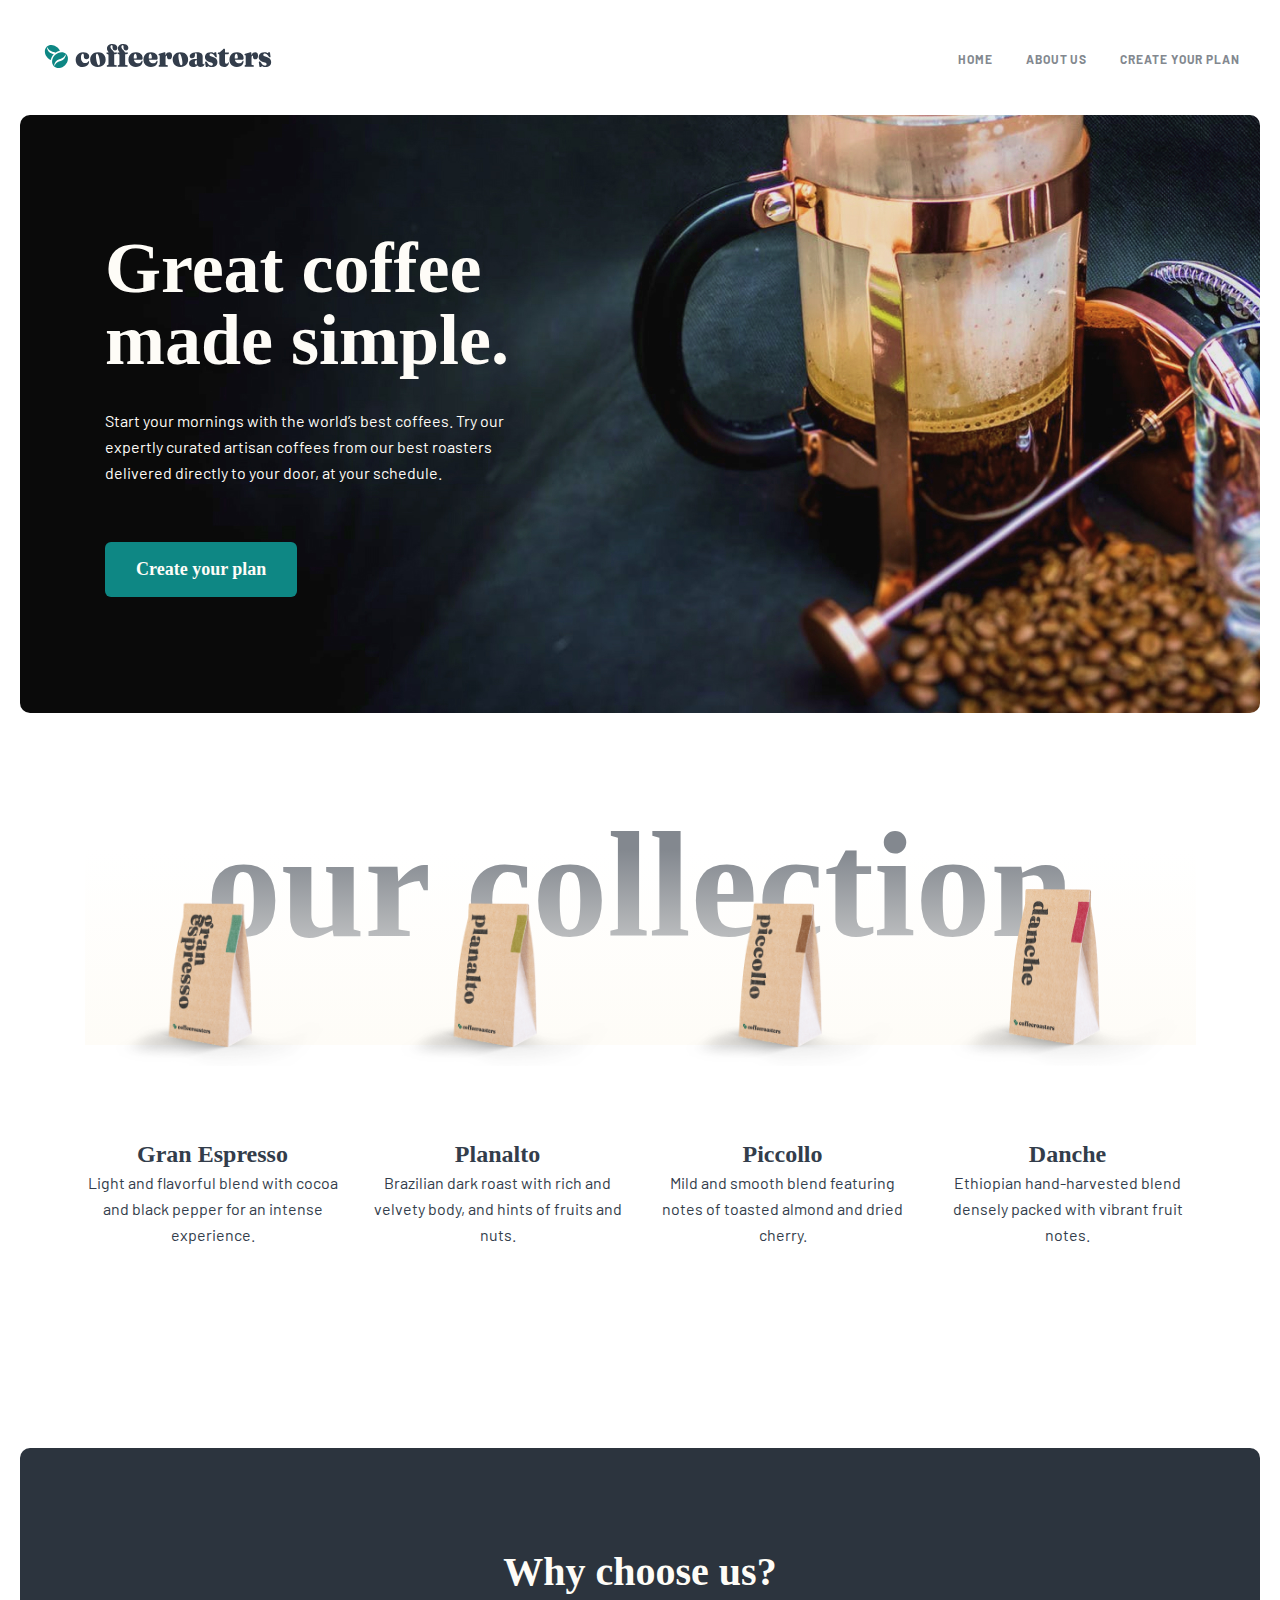
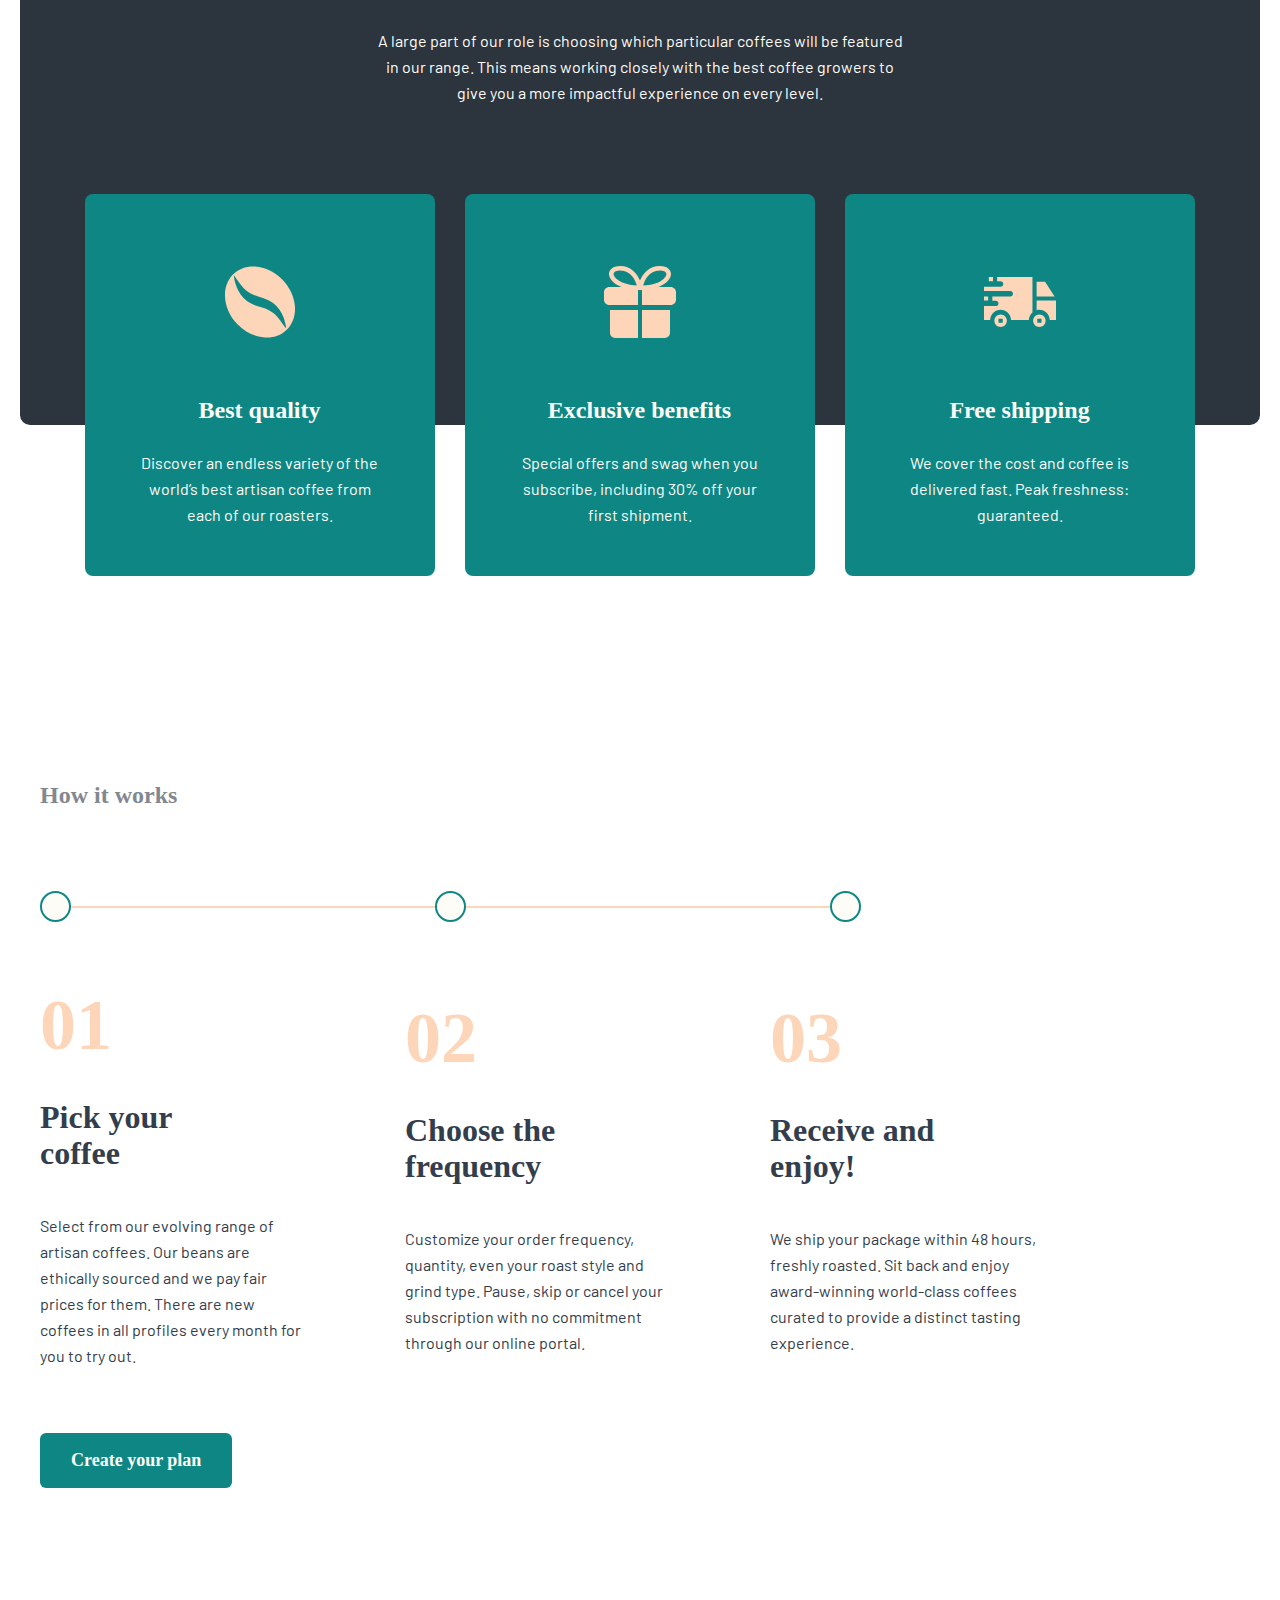
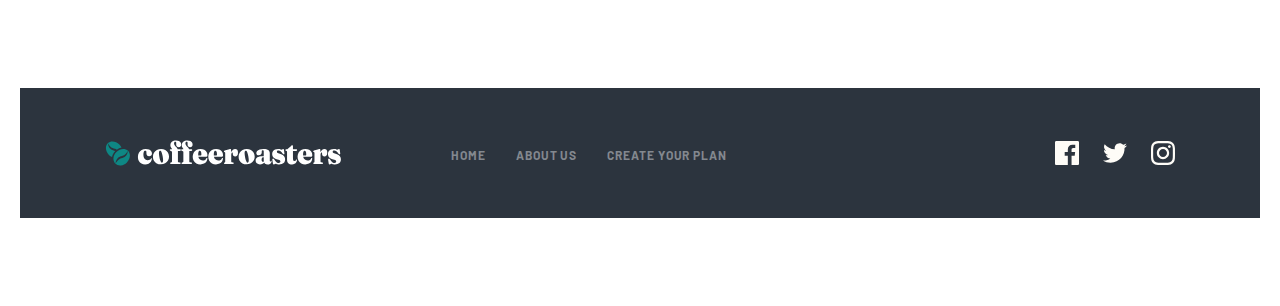
==== commit 27950ec4: "list-3-4 commit" ====
--- a/index.html
+++ b/index.html
@@ -18,7 +18,7 @@
                     class="header-logo"></a>
             <ul class="header-list">
                 <li>
-                    <a href="#" class="header-link">home</a>
+                    <a href="./index.html" class="header-link">home</a>
                 </li>
                 <li>
                     <a href="#" class="header-link">about us</a>
@@ -134,24 +134,52 @@
                     <li class="list-3-item">
                         <h2>01</h2>
                         <h3>Pick your coffee</h3>
-                        <p>Select from our evolving range of artisan coffees. Our beans are ethically sourced and we pay fair prices for them. There are new coffees in all profiles every month for you to try out.</p>
+                        <p>Select from our evolving range of artisan coffees. Our beans are ethically sourced and we pay
+                            fair prices for them. There are new coffees in all profiles every month for you to try out.
+                        </p>
                     </li>
                     <li class="list-3-item">
                         <h2>02</h2>
                         <h3>Choose the frequency</h3>
-                        <p>Customize your order frequency, quantity, even your roast style and grind type. Pause, skip or cancel your subscription with no commitment through our online portal.</p>
+                        <p>Customize your order frequency, quantity, even your roast style and grind type. Pause, skip
+                            or cancel your subscription with no commitment through our online portal.</p>
                     </li>
                     <li class="list-3-item">
                         <h2>03</h2>
                         <h3>Receive and enjoy!</h3>
-                        <p>We ship your package within 48 hours, freshly roasted. Sit back and enjoy award-winning world-class coffees curated to provide a distinct tasting experience.</p>
+                        <p>We ship your package within 48 hours, freshly roasted. Sit back and enjoy award-winning
+                            world-class coffees curated to provide a distinct tasting experience.</p>
                     </li>
                 </ul>
                 <a href="#">Create your plan</a>
             </div>
         </section>
         <!-- list-3 end -->
+
     </main>
+
+    <!-- footer start -->
+    <footer class="footer">
+        <div class="container footer-box">
+            <div class="footer-links">
+                <img src="./assets/svg/FOOTER-LOGO.svg" alt="FOOTER-LOGO" width="236" height="36">
+                <ul class="footer-list">
+                    <li>
+                        <a href="./index.html" class="header-link">home</a>
+                    </li>
+                    <li>
+                        <a href="#" class="header-link">about us</a>
+                    </li>
+                    <li>
+                        <a href="#" class="header-link">Create your plan</a>
+                    </li>
+                </ul>
+            </div>
+            <img src="./assets/svg/footer-links.svg" alt="footer-link" width="120" height="24">
+        </div>
+    </footer>
+    <!-- footer end -->
+
 </body>
 
 </html>--- a/css/mein.css
+++ b/css/mein.css
@@ -459,4 +459,51 @@
     align-items: center;
     justify-content: center;
   }
+}
+.footer-box {
+  max-width: 100%;
+  padding: 47px 85px;
+  background: #2C343E;
+  display: flex;
+  flex-wrap: wrap;
+  align-items: center;
+  justify-content: space-between;
+  margin-bottom: 88px;
+}
+.footer-list {
+  display: flex;
+  flex-wrap: wrap;
+  align-items: center;
+  gap: 30px;
+}
+.footer-links {
+  width: 622px;
+  display: flex;
+  flex-wrap: wrap;
+  align-items: center;
+  justify-content: space-between;
+}
+
+@media only screen and (max-width: 550) {
+  .footer-list {
+    margin-bottom: 30px;
+  }
+}
+@media only screen and (max-width: 550) {
+  .footer {
+    display: flex;
+    flex-wrap: wrap;
+    align-items: center;
+    justify-content: center;
+  }
+  .footer-links {
+    justify-content: center;
+  }
+  .footer-list {
+    align-items: center;
+    justify-content: center;
+  }
+  .footer-link {
+    margin: 0 auto;
+  }
 }/*# sourceMappingURL=mein.css.map */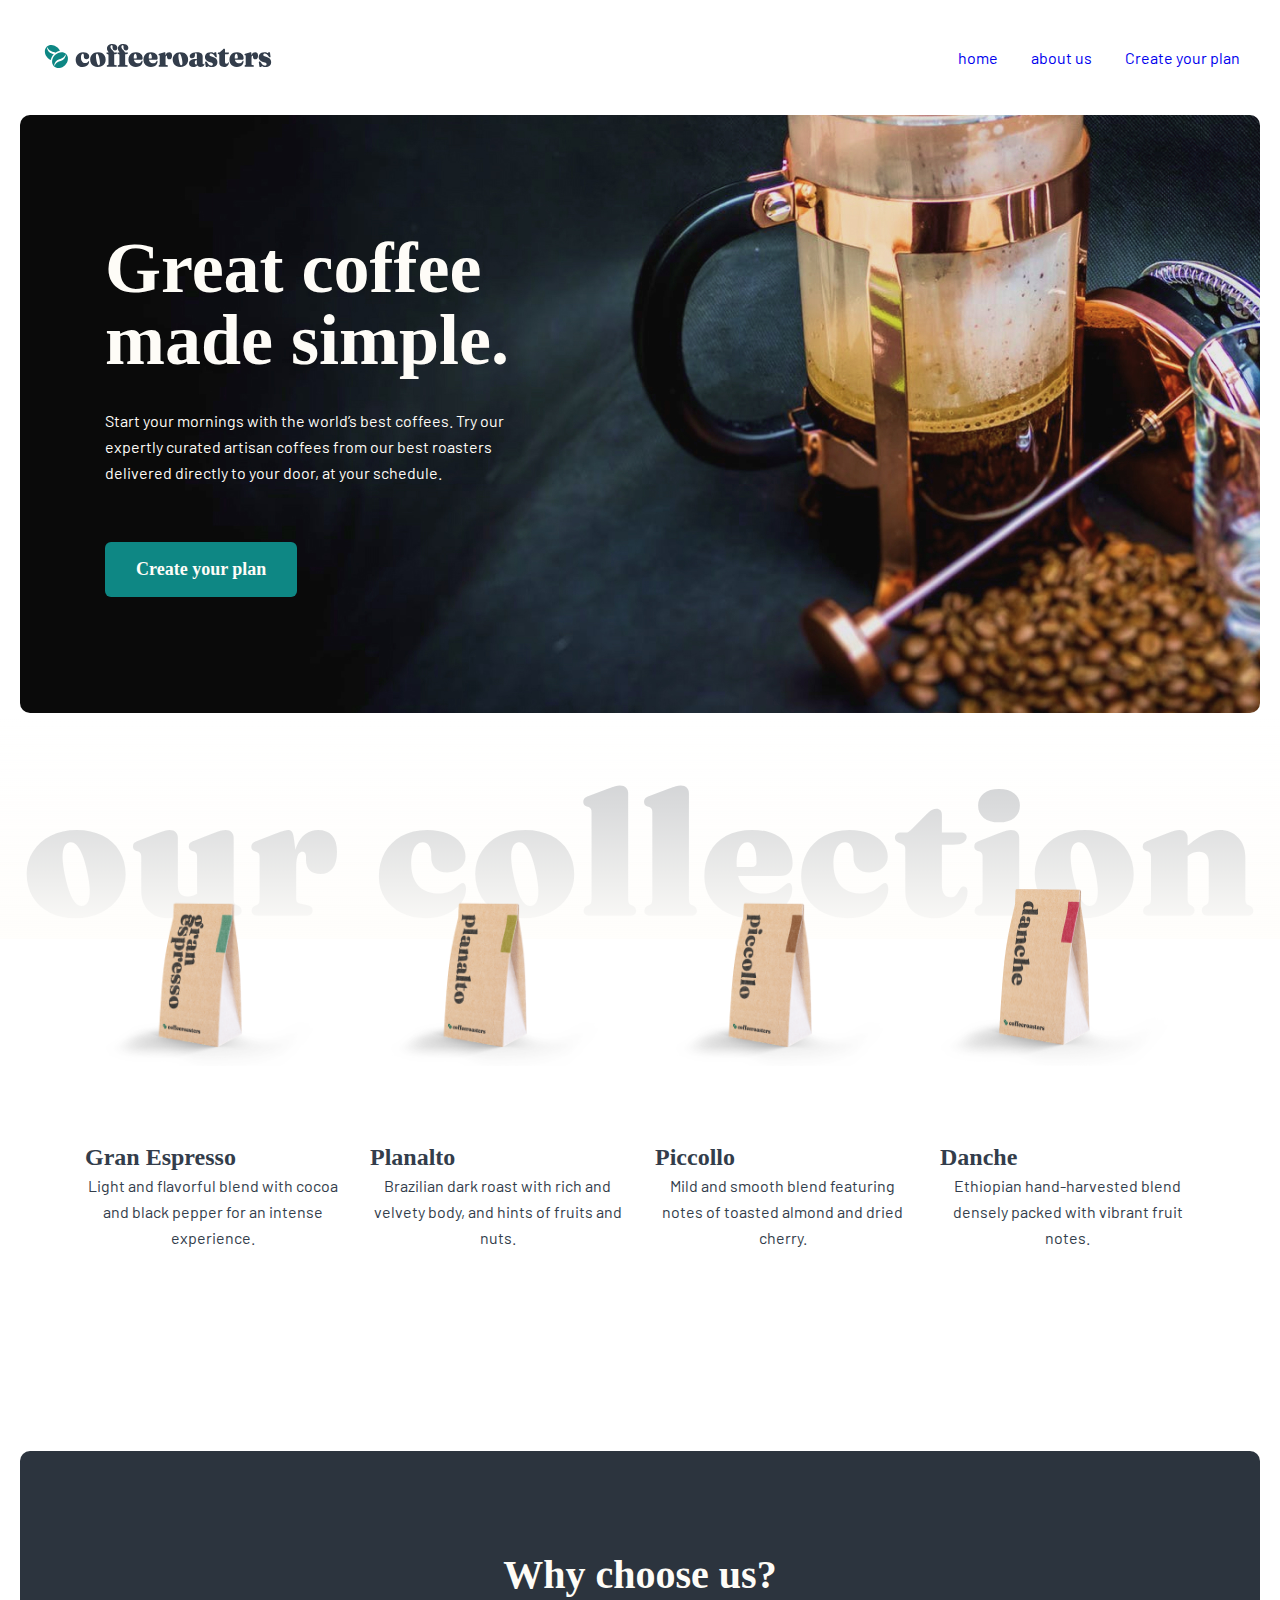
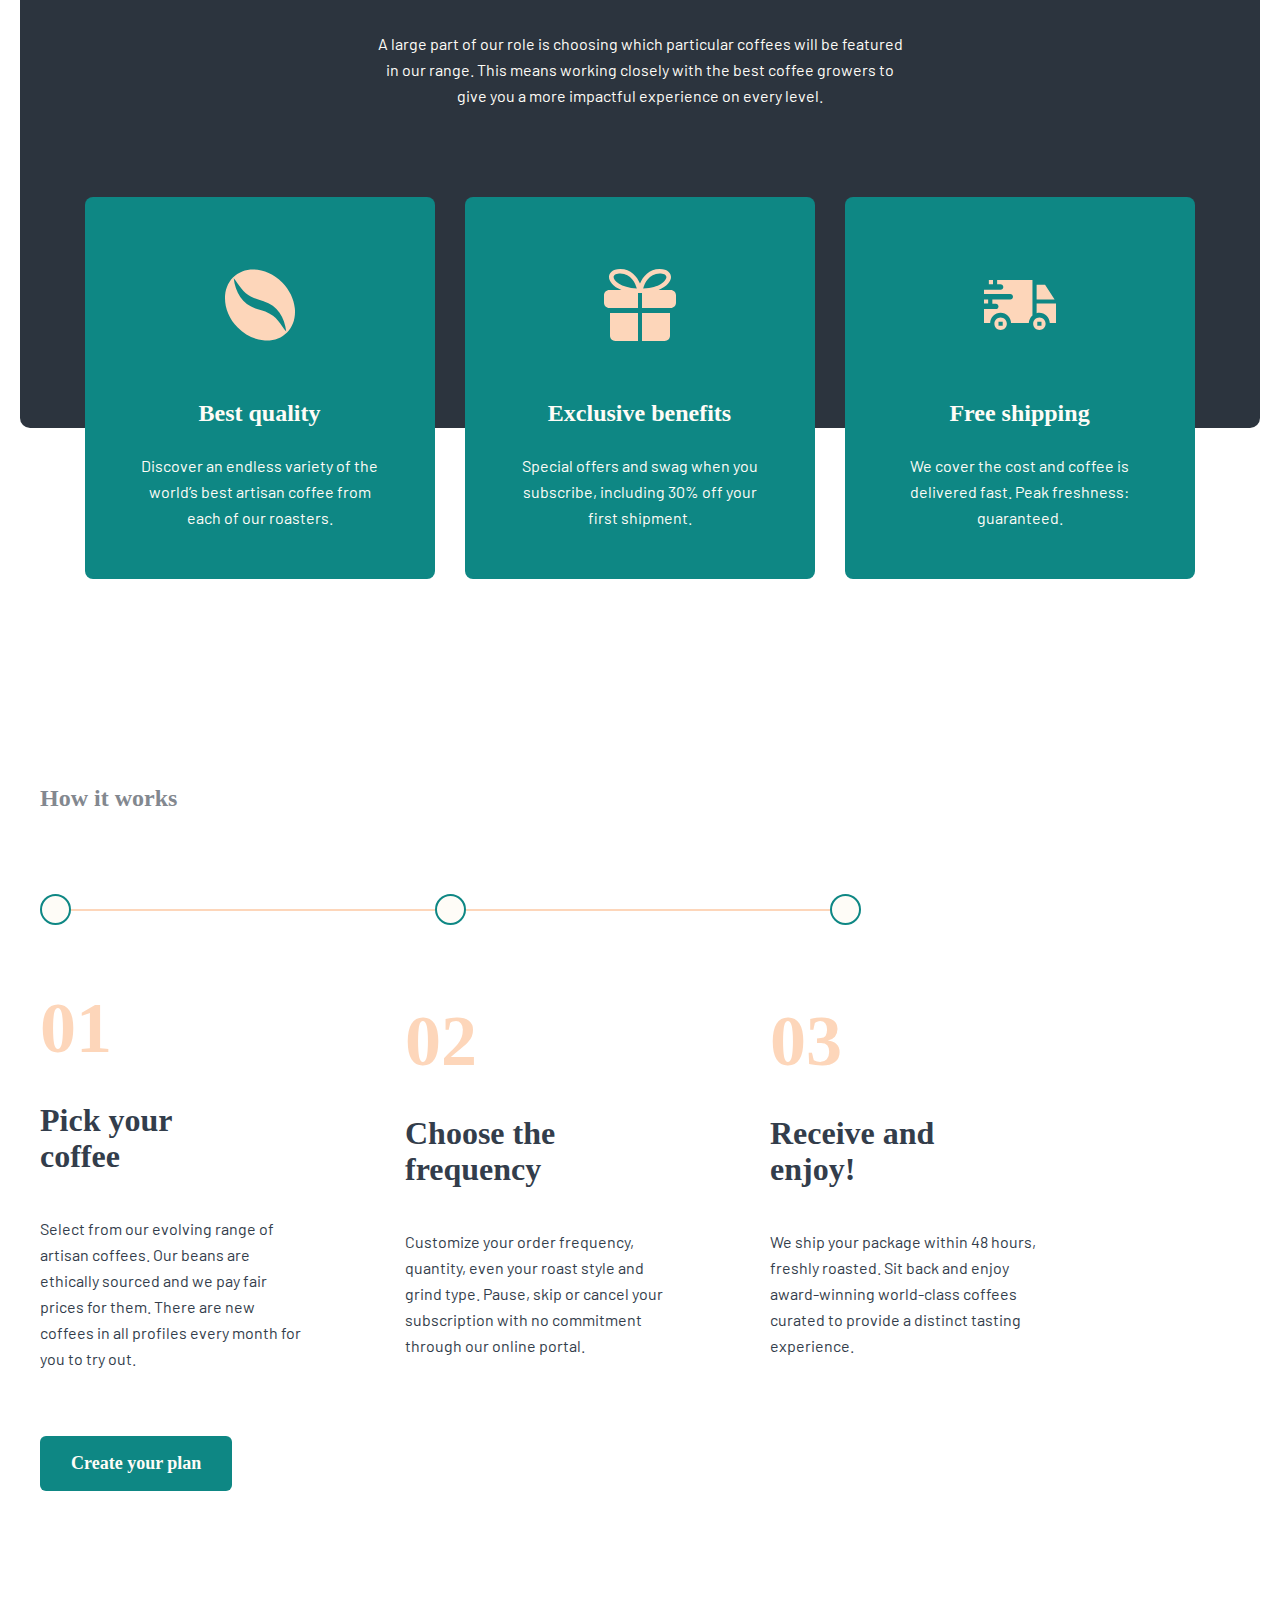
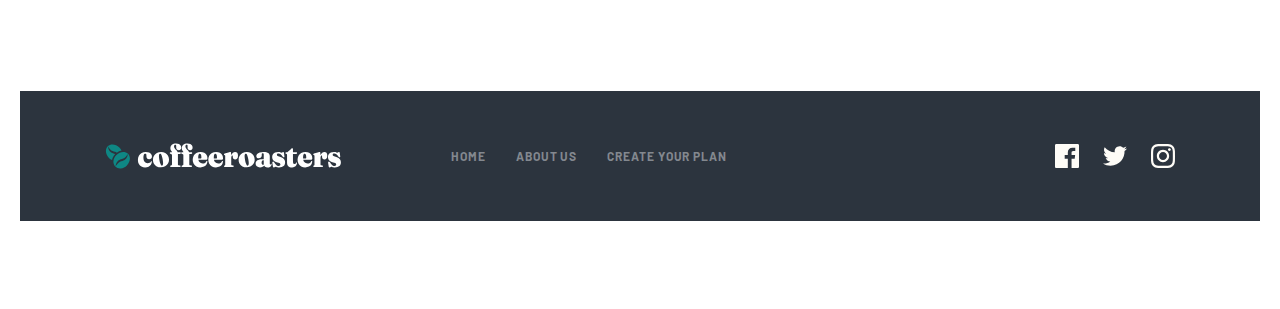
==== commit e8403abf: "1-page end" ====
--- a/index.html
+++ b/index.html
@@ -18,13 +18,13 @@
                     class="header-logo"></a>
             <ul class="header-list">
                 <li>
-                    <a href="./index.html" class="header-link">home</a>
+                    <a href="./index.html">home</a>
                 </li>
                 <li>
-                    <a href="#" class="header-link">about us</a>
+                    <a href="#">about us</a>
                 </li>
                 <li>
-                    <a href="#" class="header-link">Create your plan</a>
+                    <a href="#">Create your plan</a>
                 </li>
             </ul>
             <button class="header-menu-btn"><img src="./assets/icons/menu-btn.svg" alt="menu-btn" width="15"
@@ -50,36 +50,42 @@
         <!-- list-1 start -->
         <section class="list-1">
             <div class="container list-1-box">
-                <h2>our collection</h2>
-                <div class="box-list-1"></div>
                 <ul>
                     <li class="list-1-item">
                         <img src="./assets/img/expresso-list-1.png" alt="expresso-list-1" width="235" height="177">
-                        <h5>Gran Espresso</h5>
-                        <p>
-                            Light and flavorful blend with cocoa and black pepper for an intense experience.
-                        </p>
+                        <div>
+                            <h5>Gran Espresso</h5>
+                            <p>
+                                Light and flavorful blend with cocoa and black pepper for an intense experience.
+                            </p>
+                        </div>
                     </li>
                     <li class="list-1-item">
                         <img src="./assets/img/Planalto-list-1.png" alt="Planalto-list-1" width="235" height="177">
-                        <h5>Planalto</h5>
-                        <p>
-                            Brazilian dark roast with rich and velvety body, and hints of fruits and nuts.
-                        </p>
+                        <div>
+                            <h5>Planalto</h5>
+                            <p>
+                                Brazilian dark roast with rich and velvety body, and hints of fruits and nuts.
+                            </p>
+                        </div>
                     </li>
                     <li class="list-1-item">
                         <img src="./assets/img/Piccollo-list-1.png" alt="Piccollo-list-1" width="235" height="177">
-                        <h5>Piccollo</h5>
-                        <p>
-                            Mild and smooth blend featuring notes of toasted almond and dried cherry.
-                        </p>
+                        <div>
+                            <h5>Piccollo</h5>
+                            <p>
+                                Mild and smooth blend featuring notes of toasted almond and dried cherry.
+                            </p>
+                        </div>
                     </li>
                     <li class="list-1-item">
                         <img src="./assets/img/Danche-list-1.png" alt="Danche-list-1" width="235" height="177">
-                        <h5>Danche</h5>
-                        <p>
-                            Ethiopian hand-harvested blend densely packed with vibrant fruit notes.
-                        </p>
+                        <div>
+                            <h5>Danche</h5>
+                            <p>
+                                Ethiopian hand-harvested blend densely packed with vibrant fruit notes.
+                            </p>
+                        </div>
                     </li>
                 </ul>
             </div>
@@ -164,18 +170,18 @@
             <div class="footer-links">
                 <img src="./assets/svg/FOOTER-LOGO.svg" alt="FOOTER-LOGO" width="236" height="36">
                 <ul class="footer-list">
-                    <li>
+                    <li class="footer-item">
                         <a href="./index.html" class="header-link">home</a>
                     </li>
-                    <li>
+                    <li class="footer-item">
                         <a href="#" class="header-link">about us</a>
                     </li>
-                    <li>
-                        <a href="#" class="header-link">Create your plan</a>
+                    <li class="footer-item">
+                        <a href="#">Create your plan</a>
                     </li>
                 </ul>
             </div>
-            <img src="./assets/svg/footer-links.svg" alt="footer-link" width="120" height="24">
+            <img src="./assets/svg/footer-links.svg" alt="footer-link" class="footer-F-T-I" width="120" height="24">
         </div>
     </footer>
     <!-- footer end -->
--- a/css/mein.css
+++ b/css/mein.css
@@ -87,9 +87,6 @@
     display: inline-block;
   }
 }
-.hero {
-  margin-bottom: 136px;
-}
 .hero-box {
   background-image: url(../assets/img/hero-img.jpg);
   background-repeat: no-repeat;
@@ -173,7 +170,11 @@
   }
 }
 .list-1 {
+  padding-top: 136px;
   margin-bottom: 200px;
+  background-image: url("../../assets/svg/our-collection.svg");
+  background-size: contain;
+  background-repeat: no-repeat;
 }
 .list-1-box {
   max-width: 100%;
@@ -193,13 +194,6 @@
   position: absolute;
   z-index: -9;
 }
-.list-1 .box-list-1 {
-  width: 1111px;
-  height: 196px;
-  background: linear-gradient(180deg, rgba(254, 252, 247, 0) 0%, #FEFCF7 100%);
-  position: absolute;
-  z-index: -7;
-}
 .list-1 ul {
   display: flex;
   flex-wrap: wrap;
@@ -207,12 +201,6 @@
   justify-content: start;
   gap: 0 30px;
   margin-top: 40px;
-}
-.list-1-item {
-  display: flex;
-  flex-direction: column;
-  align-items: center;
-  justify-content: start;
 }
 .list-1-item img {
   margin-bottom: 72px;
@@ -243,9 +231,31 @@
     margin: 0 auto;
   }
 }
+@media only screen and (max-width: 689px) {
+  .list-1 {
+    padding-top: 144px;
+  }
+  .list-1 ul {
+    display: flex;
+    flex-direction: column;
+    align-items: center;
+    justify-content: center;
+  }
+  .list-1-item {
+    flex-direction: column;
+  }
+}
 @media only screen and (max-width: 578px) {
   .list-1 h2 {
     font-size: 50px;
+  }
+}
+@media only screen and (max-width: 375px) {
+  .list-1 h5 {
+    text-align: center;
+  }
+  .list-1 p {
+    text-align: center;
   }
 }
 .list-2 {
@@ -460,6 +470,9 @@
     justify-content: center;
   }
 }
+.footer {
+  text-align: center;
+}
 .footer-box {
   max-width: 100%;
   padding: 47px 85px;
@@ -476,6 +489,21 @@
   align-items: center;
   gap: 30px;
 }
+.footer-item {
+  display: flex;
+  flex-wrap: wrap;
+  align-items: center;
+  justify-content: center;
+}
+.footer-item a {
+  color: #83888F;
+  font-size: 12px;
+  font-style: normal;
+  font-weight: 700;
+  line-height: 15px;
+  letter-spacing: 0.923px;
+  text-transform: uppercase;
+}
 .footer-links {
   width: 622px;
   display: flex;
@@ -484,12 +512,7 @@
   justify-content: space-between;
 }
 
-@media only screen and (max-width: 550) {
-  .footer-list {
-    margin-bottom: 30px;
-  }
-}
-@media only screen and (max-width: 550) {
+@media only screen and (max-width: 550px) {
   .footer {
     display: flex;
     flex-wrap: wrap;
@@ -502,8 +525,36 @@
   .footer-list {
     align-items: center;
     justify-content: center;
+    text-align: center;
+    margin-bottom: 30px;
+  }
+  .footer-item {
+    display: flex;
+    flex-wrap: wrap;
+    align-items: center;
+    justify-content: center;
   }
   .footer-link {
     margin: 0 auto;
   }
+}
+@media only screen and (max-width: 375px) {
+  .footer-box {
+    background: #2C343E;
+    text-align: center;
+  }
+  .footer-links {
+    flex-direction: column;
+  }
+  .footer-links img {
+    width: 218px;
+    height: 24px;
+    margin-bottom: 10px;
+  }
+  .footer-list {
+    flex-direction: column;
+  }
+  .footer-F-T-I {
+    margin: 0 auto;
+  }
 }/*# sourceMappingURL=mein.css.map */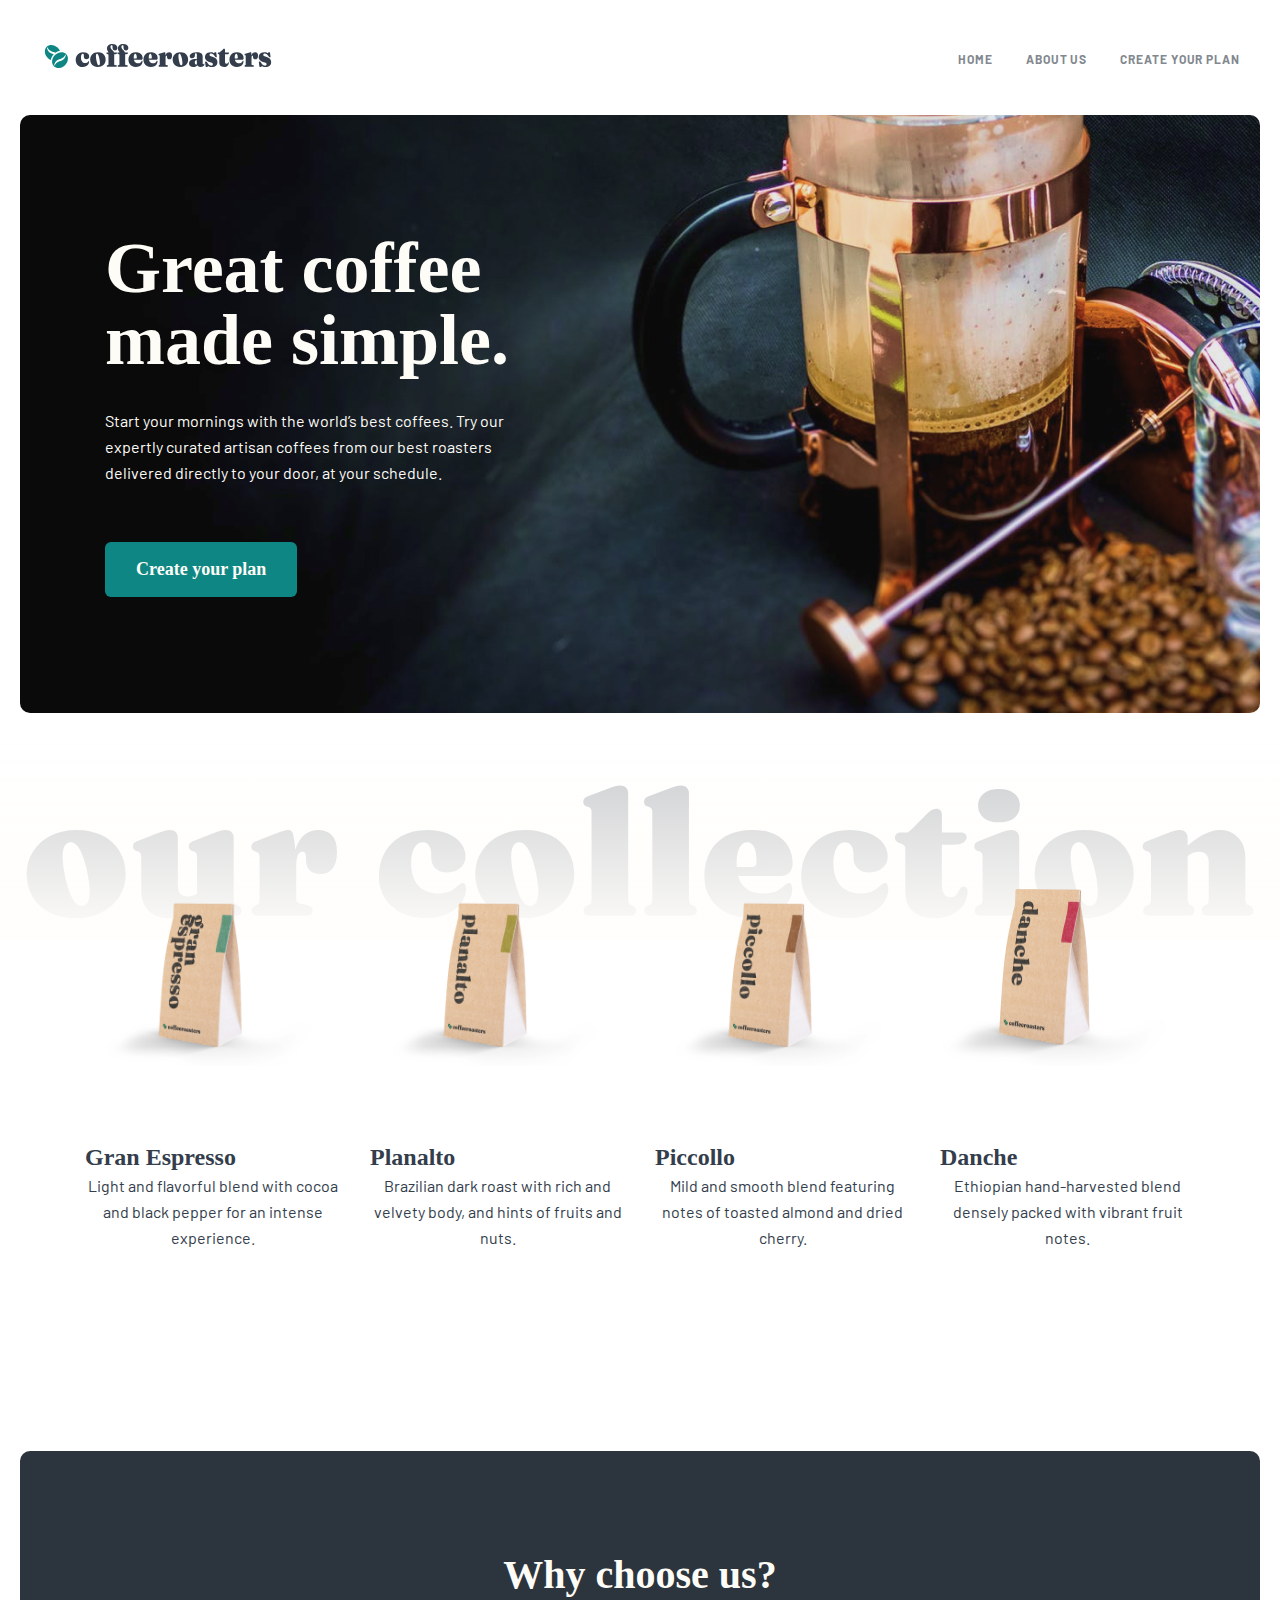
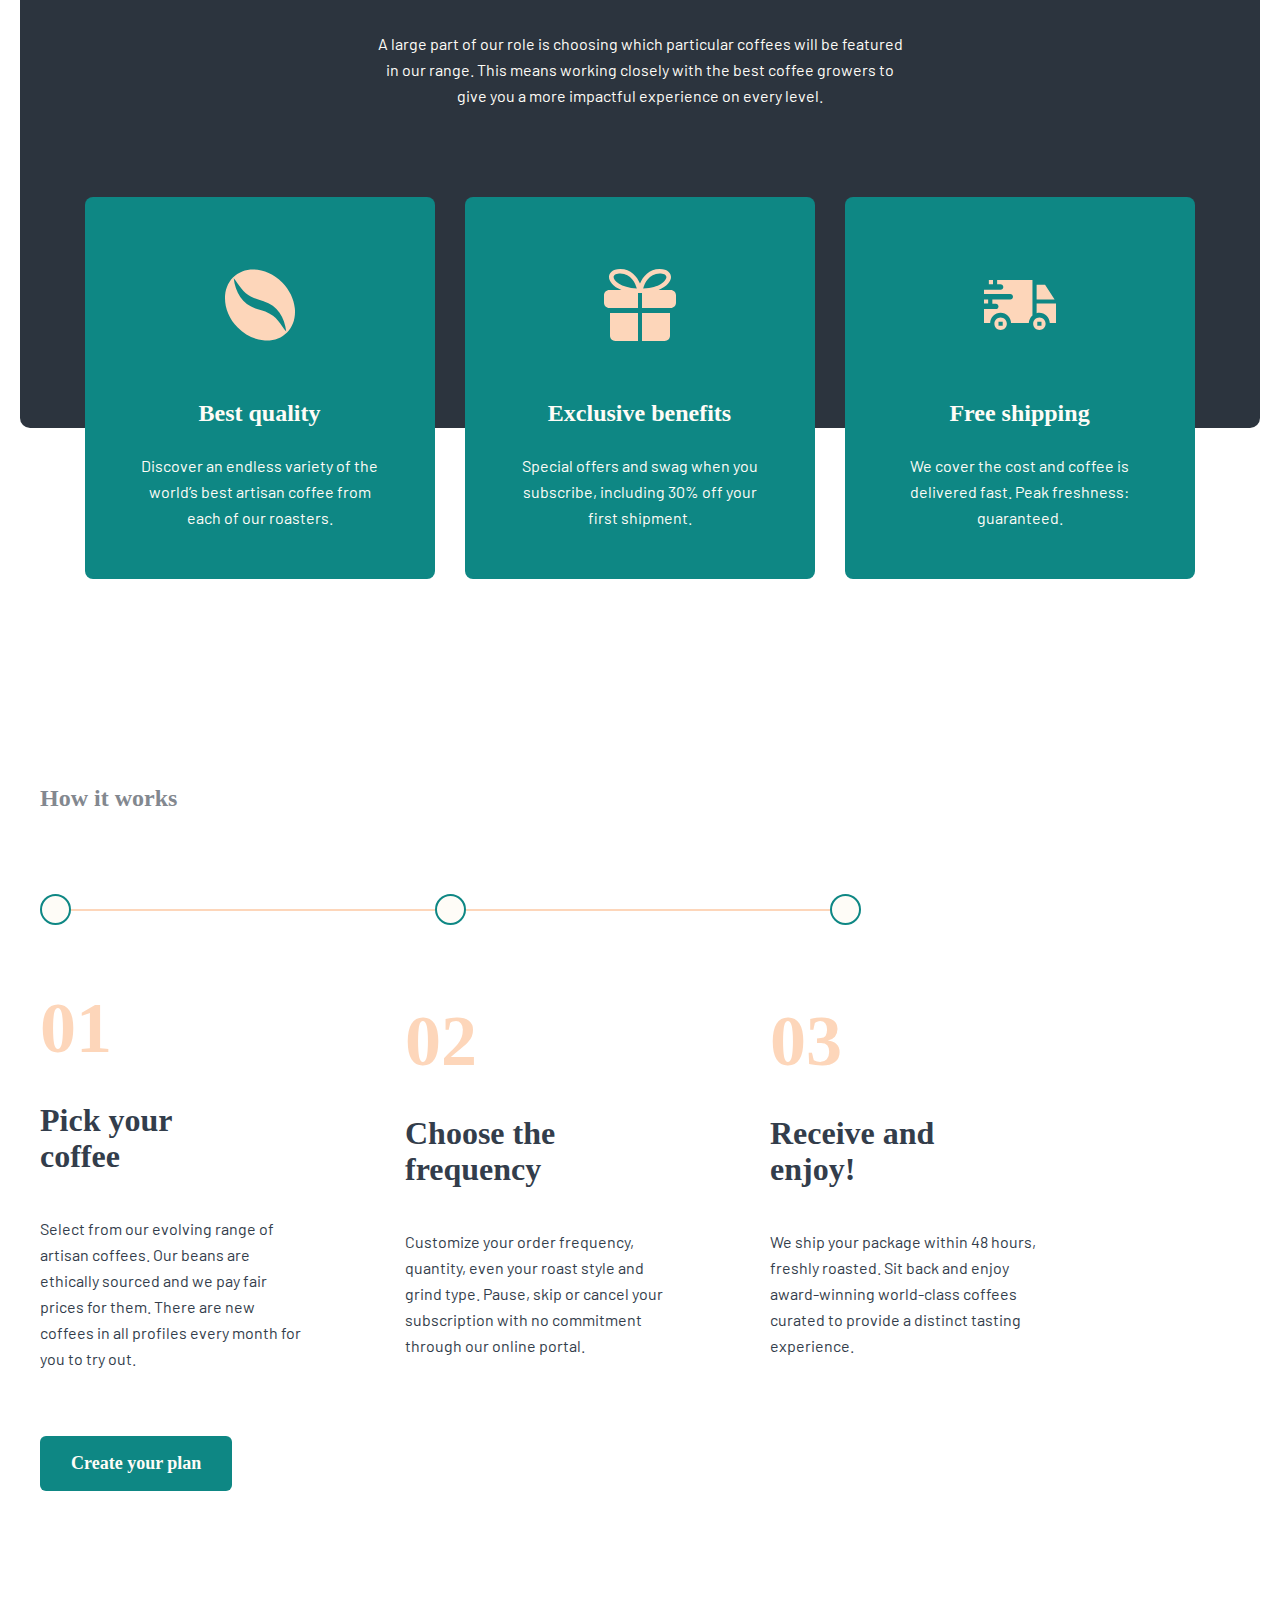
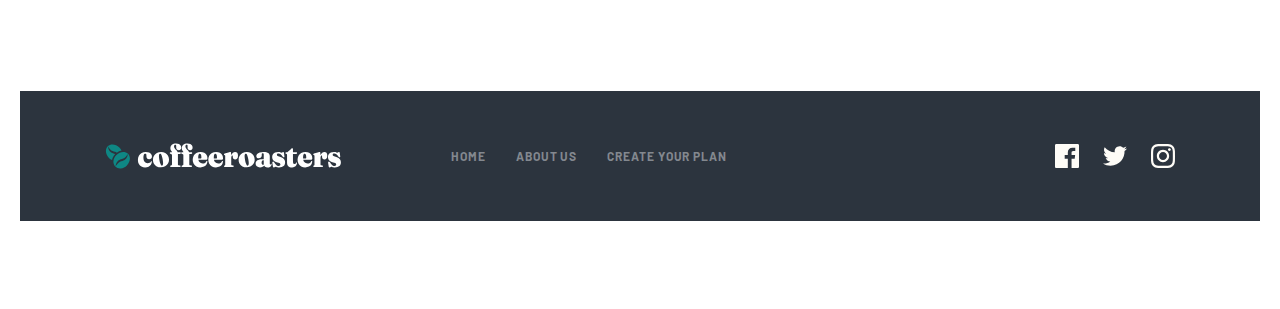
==== commit e02f6af7: "1-page-2 end" ====
--- a/index.html
+++ b/index.html
@@ -18,13 +18,13 @@
                     class="header-logo"></a>
             <ul class="header-list">
                 <li>
-                    <a href="./index.html">home</a>
+                    <a href="./index.html" class="header-link">home</a>
                 </li>
                 <li>
-                    <a href="#">about us</a>
+                    <a href="#" class="header-link">about us</a>
                 </li>
                 <li>
-                    <a href="#">Create your plan</a>
+                    <a href="#" class="header-link">Create your plan</a>
                 </li>
             </ul>
             <button class="header-menu-btn"><img src="./assets/icons/menu-btn.svg" alt="menu-btn" width="15"
